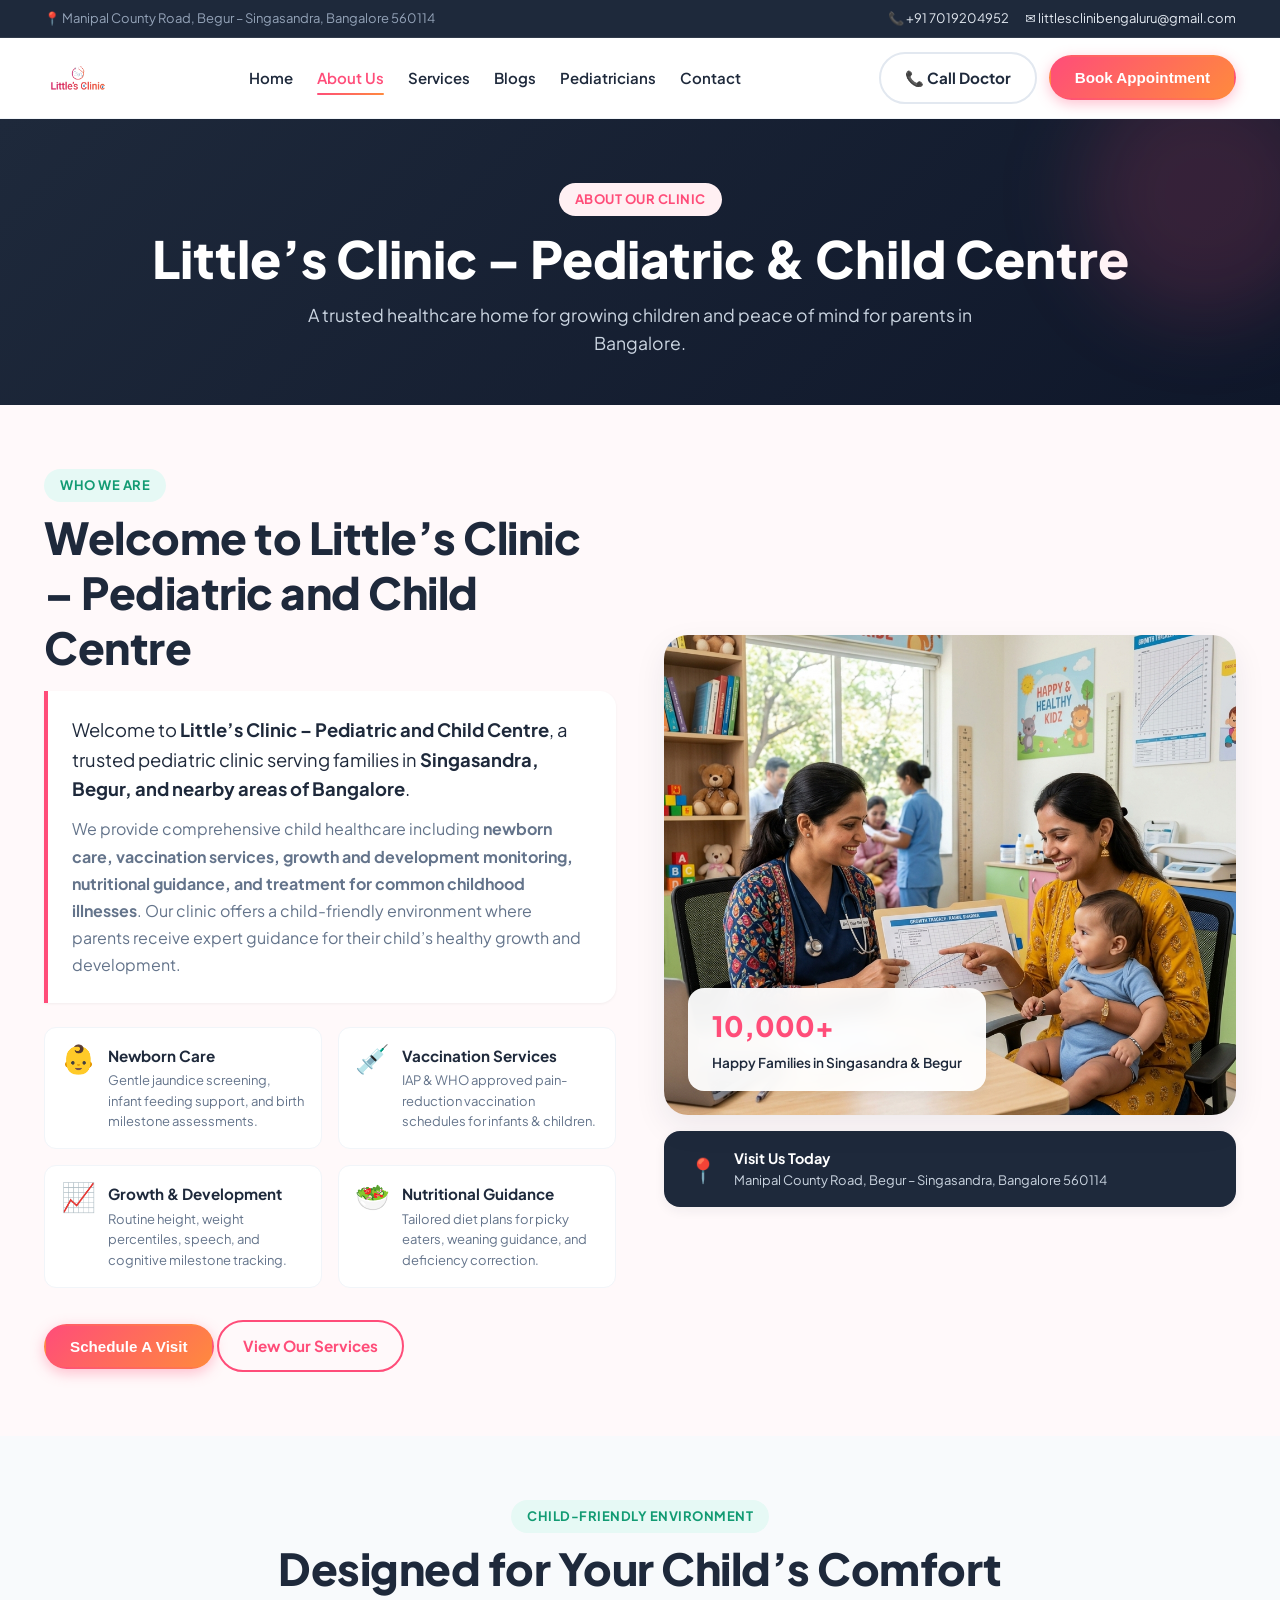
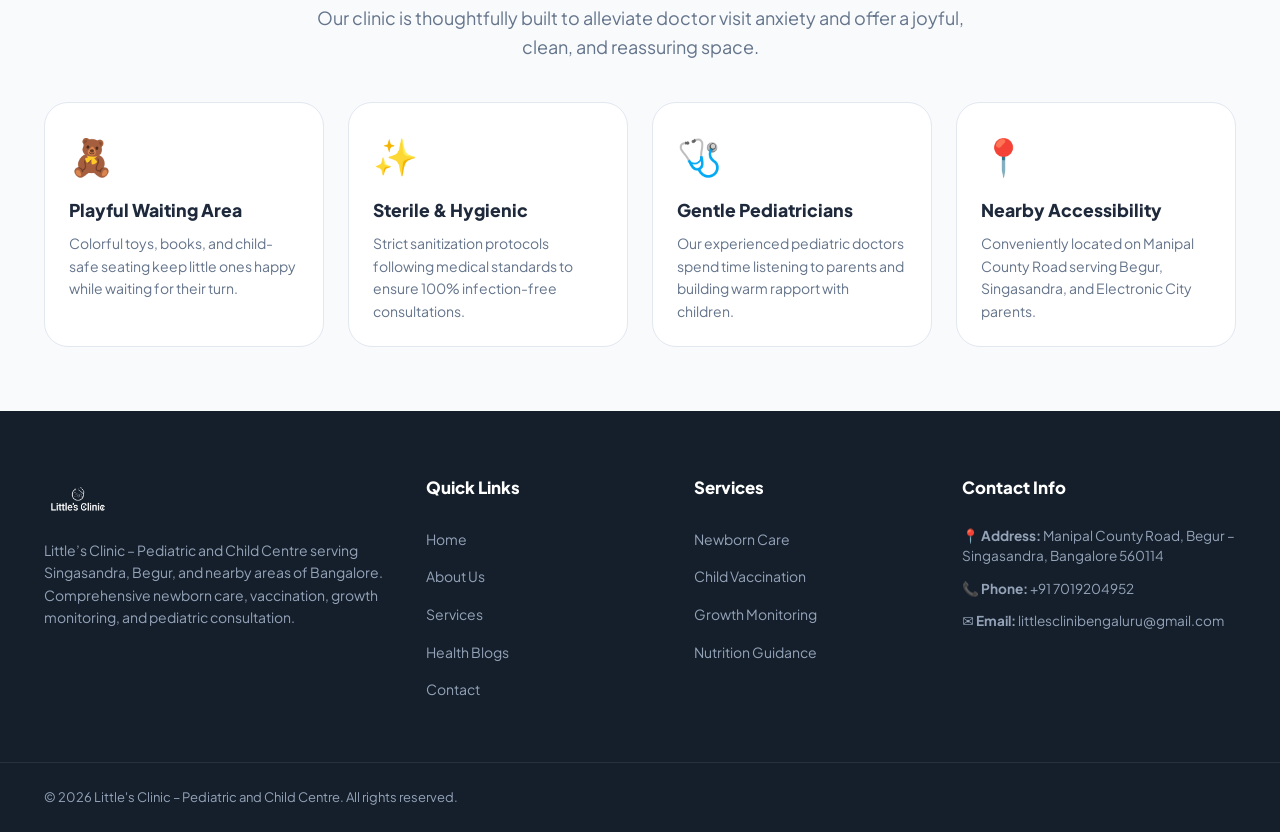
==== about.html @ 9e92f67b "Initial commit - Little's Clinic website with multi-page layout, Indian pediatric images, interactiv" ====
<!DOCTYPE html>
<html lang="en">
<head>
  <meta charset="UTF-8">
  <meta name="viewport" content="width=device-width, initial-scale=1.0">
  <title>About Us | Little's Clinic – Pediatric & Child Centre | Singasandra & Begur, Bangalore</title>
  <meta name="description" content="Learn about Little's Clinic – Pediatric & Child Centre serving families in Singasandra, Begur, and nearby areas of Bangalore. Expert newborn care, vaccination, and growth monitoring.">
  <link rel="preconnect" href="https://fonts.googleapis.com">
  <link rel="preconnect" href="https://fonts.gstatic.com" crossorigin>
  <link href="https://fonts.googleapis.com/css2?family=Plus+Jakarta+Sans:wght@400;500;600;700;800&display=swap" rel="stylesheet">
  <link rel="stylesheet" href="styles.css">
</head>
<body>

  <!-- ================= TOP CONTACT INFO BAR ================= -->
  <div class="top-bar">
    <div class="container top-bar__container">
      <div class="top-bar__location">
        <span>📍 Manipal County Road, Begur – Singasandra, Bangalore 560114</span>
      </div>
      <div class="top-bar__contact">
        <a href="tel:+917019204952">📞 +91 7019204952</a>
        <a href="mailto:littlesclinibengaluru@gmail.com">✉ littlesclinibengaluru@gmail.com</a>
      </div>
    </div>
  </div>

  <!-- ================= HEADER / NAVIGATION ================= -->
  <header class="header" id="header">
    <div class="container header__container">
      
      <a href="index.html" class="brand-logo" aria-label="Little's Clinic Home">
        <img src="assets/image.png" alt="Little's Clinic Logo" class="brand-logo__img">
      </a>

      <nav class="nav" id="main-nav">
        <ul class="nav__list">
          <li class="nav__item"><a href="index.html" class="nav__link">Home</a></li>
          <li class="nav__item"><a href="about.html" class="nav__link active">About Us</a></li>
          <li class="nav__item"><a href="services.html" class="nav__link">Services</a></li>
          <li class="nav__item"><a href="blogs.html" class="nav__link">Blogs</a></li>
          <li class="nav__item"><a href="index.html#pediatricians" class="nav__link">Pediatricians</a></li>
          <li class="nav__item"><a href="index.html#contact" class="nav__link">Contact</a></li>
        </ul>
      </nav>

      <div class="header__actions">
        <a href="tel:+917019204952" class="btn btn--outline">
          📞 Call Doctor
        </a>
        <button onclick="openBookingModal()" class="btn btn--primary">
          Book Appointment
        </button>
        <button class="mobile-toggle" id="mobile-toggle" aria-label="Toggle Navigation Menu">
          <span></span><span></span><span></span>
        </button>
      </div>

    </div>
  </header>

  <!-- ================= PAGE BANNER ================= -->
  <section class="page-banner">
    <div class="container page-banner__container">
      <span class="badge badge--pink animate-badge">ABOUT OUR CLINIC</span>
      <h1 class="page-banner__title animate-title">Little’s Clinic – Pediatric & Child Centre</h1>
      <p class="page-banner__subtitle animate-subtitle">A trusted healthcare home for growing children and peace of mind for parents in Bangalore.</p>
    </div>
  </section>

  <!-- ================= MAIN ABOUT US CONTENT ================= -->
  <section class="about-section" id="about-detail">
    <div class="container">
      
      <div class="about-grid">
        
        <!-- LEFT: MAIN PROMPT SPECIFIED DETAILS -->
        <div class="about-content animate-on-scroll">
          <span class="badge badge--teal">WHO WE ARE</span>
          <h2 class="section-title">Welcome to Little’s Clinic – Pediatric and Child Centre</h2>
          
          <div class="about-highlight-box">
            <p class="about-lead">
              Welcome to <strong>Little’s Clinic – Pediatric and Child Centre</strong>, a trusted pediatric clinic serving families in <strong>Singasandra, Begur, and nearby areas of Bangalore</strong>.
            </p>
            <p class="about-description">
              We provide comprehensive child healthcare including <strong>newborn care, vaccination services, growth and development monitoring, nutritional guidance, and treatment for common childhood illnesses</strong>. Our clinic offers a child-friendly environment where parents receive expert guidance for their child’s healthy growth and development.
            </p>
          </div>

          <!-- KEY CORE VALUES -->
          <div class="about-features" style="margin-top:24px;">
            <div class="about-feature-item">
              <div class="about-feature-icon">👶</div>
              <div>
                <h4>Newborn Care</h4>
                <p>Gentle jaundice screening, infant feeding support, and birth milestone assessments.</p>
              </div>
            </div>

            <div class="about-feature-item">
              <div class="about-feature-icon">💉</div>
              <div>
                <h4>Vaccination Services</h4>
                <p>IAP & WHO approved pain-reduction vaccination schedules for infants & children.</p>
              </div>
            </div>

            <div class="about-feature-item">
              <div class="about-feature-icon">📈</div>
              <div>
                <h4>Growth & Development</h4>
                <p>Routine height, weight percentiles, speech, and cognitive milestone tracking.</p>
              </div>
            </div>

            <div class="about-feature-item">
              <div class="about-feature-icon">🥗</div>
              <div>
                <h4>Nutritional Guidance</h4>
                <p>Tailored diet plans for picky eaters, weaning guidance, and deficiency correction.</p>
              </div>
            </div>
          </div>

          <div class="about-cta-row" style="margin-top:24px;">
            <button onclick="openBookingModal()" class="btn btn--primary">
              Schedule A Visit
            </button>
            <a href="services.html" class="btn btn--outline-primary">
              View Our Services
            </a>
          </div>

        </div>

        <!-- RIGHT: VISUAL CARDS & REASSURANCE STATS -->
        <div class="about-visual animate-on-scroll">
          <div class="about-image-card main-img">
            <img src="assets/hero-indian-3.png" alt="Little's Clinic Pediatric Doctor and Mother with Baby">
            <div class="about-badge-floating">
              <span class="badge-number">10,000+</span>
              <span class="badge-text">Happy Families in Singasandra & Begur</span>
            </div>
          </div>

          <div class="about-location-card">
            <div class="loc-icon">📍</div>
            <div>
              <h4>Visit Us Today</h4>
              <p>Manipal County Road, Begur – Singasandra, Bangalore 560114</p>
            </div>
          </div>
        </div>

      </div>

    </div>
  </section>

  <!-- ================= CLINIC ENVIRONMENT & INTERACTIVE GALLERY ================= -->
  <section class="clinic-environment-section animate-on-scroll">
    <div class="container">
      <div class="section-header text-center">
        <span class="badge badge--teal">CHILD-FRIENDLY ENVIRONMENT</span>
        <h2 class="section-title">Designed for Your Child’s Comfort</h2>
        <p class="section-subtitle">Our clinic is thoughtfully built to alleviate doctor visit anxiety and offer a joyful, clean, and reassuring space.</p>
      </div>

      <div class="environment-grid">
        
        <div class="env-card">
          <div class="env-card__icon">🧸</div>
          <h3>Playful Waiting Area</h3>
          <p>Colorful toys, books, and child-safe seating keep little ones happy while waiting for their turn.</p>
        </div>

        <div class="env-card">
          <div class="env-card__icon">✨</div>
          <h3>Sterile & Hygienic</h3>
          <p>Strict sanitization protocols following medical standards to ensure 100% infection-free consultations.</p>
        </div>

        <div class="env-card">
          <div class="env-card__icon">🩺</div>
          <h3>Gentle Pediatricians</h3>
          <p>Our experienced pediatric doctors spend time listening to parents and building warm rapport with children.</p>
        </div>

        <div class="env-card">
          <div class="env-card__icon">📍</div>
          <h3>Nearby Accessibility</h3>
          <p>Conveniently located on Manipal County Road serving Begur, Singasandra, and Electronic City parents.</p>
        </div>

      </div>
    </div>
  </section>

  <!-- ================= FOOTER ================= -->
  <footer class="footer">
    <div class="container footer__container">
      
      <div class="footer__col footer__col--brand">
        <a href="index.html" class="brand-logo footer__logo">
          <img src="assets/image.png" alt="Little's Clinic Logo" class="brand-logo__img footer__logo-img">
        </a>
        <p class="footer__desc">Little’s Clinic – Pediatric and Child Centre serving Singasandra, Begur, and nearby areas of Bangalore. Comprehensive newborn care, vaccination, growth monitoring, and pediatric consultation.</p>
      </div>

      <div class="footer__col">
        <h4 class="footer__heading">Quick Links</h4>
        <ul class="footer__links">
          <li><a href="index.html">Home</a></li>
          <li><a href="about.html">About Us</a></li>
          <li><a href="services.html">Services</a></li>
          <li><a href="blogs.html">Health Blogs</a></li>
          <li><a href="index.html#contact">Contact</a></li>
        </ul>
      </div>

      <div class="footer__col">
        <h4 class="footer__heading">Services</h4>
        <ul class="footer__links">
          <li><a href="services.html">Newborn Care</a></li>
          <li><a href="services.html">Child Vaccination</a></li>
          <li><a href="services.html">Growth Monitoring</a></li>
          <li><a href="services.html">Nutrition Guidance</a></li>
        </ul>
      </div>

      <div class="footer__col">
        <h4 class="footer__heading">Contact Info</h4>
        <div class="footer__contact-info">
          <p><strong>📍 Address:</strong> Manipal County Road, Begur – Singasandra, Bangalore 560114</p>
          <p><strong>📞 Phone:</strong> +91 7019204952</p>
          <p><strong>✉ Email:</strong> littlesclinibengaluru@gmail.com</p>
        </div>
      </div>

    </div>

    <div class="footer__bottom">
      <div class="container footer__bottom-container">
        <p>© 2026 Little's Clinic – Pediatric and Child Centre. All rights reserved.</p>
      </div>
    </div>
  </footer>

  <!-- BOOKING MODAL -->
  <div class="booking-modal-overlay" id="booking-modal">
    <div class="booking-modal-content">
      <button class="modal-close-btn" onclick="closeBookingModal()">&times;</button>
      <h3 class="modal-title">Book an Appointment at Little's Clinic</h3>
      <p class="modal-subtitle">Manipal County Road, Begur – Singasandra, Bangalore</p>
      
      <form onsubmit="handleModalBookingSubmit(event)">
        <div class="form-group">
          <label>Parent Name</label>
          <input type="text" id="modal-parent-name" required placeholder="Enter Parent Name">
        </div>
        <div class="form-row">
          <div class="form-group">
            <label>Child Name</label>
            <input type="text" id="modal-child-name" required placeholder="Child's Name">
          </div>
          <div class="form-group">
            <label>Phone Number</label>
            <input type="tel" id="modal-phone" required placeholder="+91 XXXXX XXXXX">
          </div>
        </div>
        <div class="form-group">
          <label>Doctor Choice</label>
          <select id="modal-doctor">
            <option value="Dr. Trusha Joshi">Dr. Trusha Joshi (DNB Pediatrics)</option>
            <option value="Dr. Sudhir U">Dr. Sudhir U (MD Pediatrics, MRCPCH)</option>
          </select>
        </div>
        <div class="form-group">
          <label>Preferred Date</label>
          <input type="date" id="modal-date" required>
        </div>
        <button type="submit" class="btn btn--primary btn--full btn--lg" style="margin-top:12px;">Confirm Booking</button>
      </form>
    </div>
  </div>

  <script src="script.js"></script>
</body>
</html>
---- styles.css ----
/* ==========================================================================
   LITTLE'S CLINIC - MULTI-PAGE STYLES & ANIMATIONS
   ========================================================================== */

/* --------------------------------------------------------------------------
   1. DESIGN TOKENS (CHILD-FRIENDLY & MODERN PALETTE)
   -------------------------------------------------------------------------- */
:root {
  --primary: #FF4D79;             /* Loving Warm Pink */
  --primary-hover: #E63963;
  --primary-light: #FFF0F3;
  --primary-gradient: linear-gradient(135deg, #FF4D79 0%, #FF8A3D 100%);
  --primary-gradient-hover: linear-gradient(135deg, #E63963 0%, #F07525 100%);
  
  --secondary-orange: #FF8A3D;    /* Cheerful Warm Orange */
  --teal-accent: #20C997;          /* Mint Teal Banner background */
  --teal-accent-dark: #129B73;
  --teal-accent-light: #E6F9F5;

  --blue-soft: #38BDF8;
  --blue-soft-light: #F0F9FF;

  --purple-soft: #A855F7;
  --purple-soft-light: #F3E8FF;

  --yellow-soft: #FFD166;
  --yellow-soft-light: #FFFBEB;

  --navy-dark: #1E293B;            /* Header / Primary Text */
  --navy-card: #253342;            /* Dark Booking Card Background */

  /* Neutral Backgrounds */
  --bg-white: #FFFFFF;
  --bg-subtle: #F8FAFC;
  --bg-warm: #FFF9FA;
  --bg-footer: #151F2B;

  /* Typography Colors */
  --text-main: #1E293B;
  --text-muted: #64748B;
  --text-light: #94A3B8;
  --text-white: #FFFFFF;

  /* Borders & Dividers */
  --border-color: #E2E8F0;
  --border-light: #F1F5F9;

  /* Typography Tokens */
  --font-family: 'Plus Jakarta Sans', system-ui, -apple-system, sans-serif;
  
  /* Spacing Tokens */
  --space-1: 4px;
  --space-2: 8px;
  --space-3: 12px;
  --space-4: 16px;
  --space-5: 20px;
  --space-6: 24px;
  --space-8: 32px;
  --space-10: 40px;
  --space-12: 48px;
  --space-16: 64px;

  /* Border Radii */
  --radius-sm: 8px;
  --radius-md: 12px;
  --radius-lg: 16px;
  --radius-xl: 24px;
  --radius-full: 9999px;

  /* Shadows */
  --shadow-sm: 0 1px 3px rgba(0, 0, 0, 0.05);
  --shadow-md: 0 4px 12px rgba(30, 41, 59, 0.06);
  --shadow-lg: 0 12px 32px rgba(30, 41, 59, 0.08);
  --shadow-hover: 0 16px 32px rgba(255, 77, 121, 0.16);

  /* Container Width */
  --container-max-width: 1240px;
}

/* --------------------------------------------------------------------------
   2. GLOBAL RESET & BASE STYLES
   -------------------------------------------------------------------------- */
*, *::before, *::after {
  box-sizing: border-box;
  margin: 0;
  padding: 0;
}

html {
  scroll-behavior: smooth;
  font-size: 16px;
}

body {
  font-family: var(--font-family);
  color: var(--text-main);
  background-color: var(--bg-white);
  line-height: 1.6;
  -webkit-font-smoothing: antialiased;
  -moz-osx-font-smoothing: grayscale;
  overflow-x: hidden;
}

img {
  max-width: 100%;
  height: auto;
  display: block;
}

a {
  text-decoration: none;
  color: inherit;
  transition: all 0.25s ease;
}

ul {
  list-style: none;
}

.container {
  width: 100%;
  max-width: var(--container-max-width);
  margin-left: auto;
  margin-right: auto;
  padding-left: var(--space-6);
  padding-right: var(--space-6);
}

/* --------------------------------------------------------------------------
   3. ANIMATIONS & TRANSITIONS (STARTUP ANIMATIONS)
   -------------------------------------------------------------------------- */
@keyframes fadeInUp {
  from {
    opacity: 0;
    transform: translateY(30px);
  }
  to {
    opacity: 1;
    transform: translateY(0);
  }
}

@keyframes fadeInScale {
  from {
    opacity: 0;
    transform: scale(0.95);
  }
  to {
    opacity: 1;
    transform: scale(1);
  }
}

@keyframes floatAnimation {
  0%, 100% {
    transform: translateY(0);
  }
  50% {
    transform: translateY(-8px);
  }
}

.animate-on-scroll {
  opacity: 0;
  transform: translateY(30px);
  transition: opacity 0.7s cubic-bezier(0.16, 1, 0.3, 1), transform 0.7s cubic-bezier(0.16, 1, 0.3, 1);
}

.animate-on-scroll.visible {
  opacity: 1;
  transform: translateY(0);
}

/* --------------------------------------------------------------------------
   4. TOP BAR & HEADER / NAVIGATION
   -------------------------------------------------------------------------- */
.top-bar {
  background-color: var(--navy-dark);
  color: #94A3B8;
  font-size: 0.8125rem;
  padding: 8px 0;
  border-bottom: 1px solid rgba(255, 255, 255, 0.08);
}

.top-bar__container {
  display: flex;
  justify-content: space-between;
  align-items: center;
  flex-wrap: wrap;
  gap: var(--space-2);
}

.top-bar__location, .top-bar__contact {
  display: flex;
  align-items: center;
  gap: var(--space-4);
}

.top-bar__contact a {
  display: inline-flex;
  align-items: center;
  gap: 4px;
  color: #E2E8F0;
}

.top-bar__contact a:hover {
  color: var(--primary);
}

/* Header */
.header {
  position: sticky;
  top: 0;
  z-index: 100;
  background-color: rgba(255, 255, 255, 0.95);
  backdrop-filter: blur(12px);
  border-bottom: 1px solid var(--border-light);
  transition: all 0.3s ease;
}

.header.scrolled {
  box-shadow: var(--shadow-md);
  padding: 4px 0;
}

.header__container {
  display: flex;
  align-items: center;
  justify-content: space-between;
  height: 80px;
}

.brand-logo {
  display: flex;
  align-items: center;
}

.brand-logo__img {
  height: 48px;
  width: auto;
  object-fit: contain;
}

.nav__list {
  display: flex;
  align-items: center;
  gap: var(--space-6);
}

.nav__link {
  font-weight: 600;
  font-size: 0.9375rem;
  color: var(--navy-dark);
  position: relative;
  padding: 8px 0;
}

.nav__link::after {
  content: '';
  position: absolute;
  bottom: 0;
  left: 0;
  width: 0;
  height: 2px;
  background: var(--primary-gradient);
  transition: width 0.3s ease;
  border-radius: var(--radius-full);
}

.nav__link:hover, .nav__link.active {
  color: var(--primary);
}

.nav__link.active::after, .nav__link:hover::after {
  width: 100%;
}

.header__actions {
  display: flex;
  align-items: center;
  gap: var(--space-3);
}

.mobile-toggle {
  display: none;
  background: none;
  border: none;
  cursor: pointer;
  padding: 8px;
  flex-direction: column;
  gap: 5px;
}

.mobile-toggle span {
  display: block;
  width: 24px;
  height: 2px;
  background-color: var(--navy-dark);
  transition: all 0.3s ease;
}

/* --------------------------------------------------------------------------
   5. PAGE BANNER (FOR ABOUT, SERVICES, BLOGS)
   -------------------------------------------------------------------------- */
.page-banner {
  background: linear-gradient(135deg, #1E293B 0%, #0F172A 100%);
  color: white;
  padding: var(--space-16) 0 var(--space-12) 0;
  text-align: center;
  position: relative;
  overflow: hidden;
}

.page-banner::before {
  content: '';
  position: absolute;
  top: -50px;
  right: -50px;
  width: 250px;
  height: 250px;
  border-radius: var(--radius-full);
  background: rgba(255, 77, 121, 0.15);
  filter: blur(40px);
}

.page-banner__title {
  font-size: clamp(2.2rem, 4vw, 3.25rem);
  font-weight: 800;
  margin-top: var(--space-3);
  margin-bottom: var(--space-3);
  line-height: 1.2;
}

.page-banner__subtitle {
  font-size: 1.1rem;
  color: #CBD5E1;
  max-width: 680px;
  margin: 0 auto;
}

/* --------------------------------------------------------------------------
   6. REUSABLE COMPONENTS & BUTTONS
   -------------------------------------------------------------------------- */
.badge {
  display: inline-flex;
  align-items: center;
  gap: var(--space-2);
  padding: 6px 16px;
  border-radius: var(--radius-full);
  font-size: 0.8125rem;
  font-weight: 700;
  letter-spacing: 0.5px;
  text-transform: uppercase;
}

.badge--teal {
  background-color: var(--teal-accent-light);
  color: var(--teal-accent-dark);
}

.badge--pink {
  background-color: var(--primary-light);
  color: var(--primary);
}

.badge--yellow {
  background-color: var(--yellow-soft-light);
  color: #D97706;
}

.section-header {
  margin-bottom: var(--space-10);
}

.section-header.text-center {
  text-align: center;
}

.section-title {
  font-size: clamp(2rem, 3.5vw, 2.75rem);
  font-weight: 800;
  color: var(--navy-dark);
  line-height: 1.25;
  margin-top: var(--space-2);
  margin-bottom: var(--space-2);
  letter-spacing: -0.5px;
}

.section-subtitle {
  font-size: 1.125rem;
  color: var(--text-muted);
  max-width: 680px;
  margin-left: auto;
  margin-right: auto;
}

/* Buttons */
.btn {
  display: inline-flex;
  align-items: center;
  justify-content: center;
  gap: var(--space-2);
  padding: 12px 24px;
  border-radius: var(--radius-full);
  font-size: 0.95rem;
  font-weight: 700;
  cursor: pointer;
  border: 2px solid transparent;
  transition: all 0.25s cubic-bezier(0.4, 0, 0.2, 1);
  white-space: nowrap;
}

.btn--primary {
  background: var(--primary-gradient);
  color: var(--text-white);
  box-shadow: 0 4px 14px rgba(255, 77, 121, 0.35);
}

.btn--primary:hover {
  transform: translateY(-2px);
  box-shadow: 0 8px 20px rgba(255, 77, 121, 0.45);
}

.btn--outline {
  border-color: var(--border-color);
  color: var(--text-main);
  background-color: transparent;
}

.btn--outline:hover {
  border-color: var(--primary);
  color: var(--primary);
  background-color: var(--primary-light);
}

.btn--outline-primary {
  border-color: var(--primary);
  color: var(--primary);
  background-color: transparent;
}

.btn--outline-primary:hover {
  background: var(--primary-gradient);
  color: var(--text-white);
  border-color: transparent;
}

.btn--pink-gradient {
  background: var(--primary-gradient);
  color: var(--text-white);
  box-shadow: 0 4px 16px rgba(255, 77, 121, 0.4);
}

.btn--pink-gradient:hover {
  transform: translateY(-2px);
  box-shadow: 0 8px 24px rgba(255, 77, 121, 0.5);
}

.btn--white-pill {
  background-color: #FFFFFF;
  color: var(--navy-dark);
  box-shadow: var(--shadow-md);
}

.btn--white-pill:hover {
  background-color: #F1F5F9;
  transform: translateY(-2px);
}

.btn--lg {
  padding: 16px 32px;
  font-size: 1.05rem;
}

.btn--sm {
  padding: 8px 16px;
  font-size: 0.875rem;
}

.btn--full {
  width: 100%;
}

/* --------------------------------------------------------------------------
   7. HERO CAROUSEL SECTION (WITH CAPTION & INDIAN IMAGES)
   -------------------------------------------------------------------------- */
.hero-carousel {
  position: relative;
  width: 100%;
  height: clamp(520px, 80vh, 720px);
  overflow: hidden;
  background-color: var(--navy-dark);
}

.carousel-track {
  display: flex;
  width: 300%;
  height: 100%;
  transition: transform 0.8s cubic-bezier(0.77, 0, 0.175, 1);
}

.hero-slide {
  width: 33.33333%;
  height: 100%;
  background-size: cover;
  background-position: center;
  position: relative;
  display: flex;
  align-items: center;
}

.hero-slide__overlay {
  position: absolute;
  inset: 0;
  background: linear-gradient(90deg, rgba(15, 23, 42, 0.85) 0%, rgba(15, 23, 42, 0.55) 50%, rgba(15, 23, 42, 0.2) 100%);
}

.hero-slide__content {
  position: relative;
  z-index: 10;
  max-width: 680px;
  color: var(--text-white);
  padding: var(--space-8) var(--space-6);
}

.hero-title {
  font-size: clamp(2.2rem, 4.5vw, 3.75rem);
  font-weight: 800;
  line-height: 1.15;
  margin-top: var(--space-3);
  margin-bottom: var(--space-4);
  letter-spacing: -1px;
}

.hero-subtitle {
  font-size: clamp(1rem, 1.8vw, 1.25rem);
  line-height: 1.6;
  color: rgba(255, 255, 255, 0.9);
  margin-bottom: var(--space-8);
}

.hero-actions {
  display: flex;
  gap: var(--space-4);
  flex-wrap: wrap;
}

.hero-slide.active .animate-badge {
  animation: fadeInUp 0.6s ease forwards 0.2s;
}

.hero-slide.active .animate-title {
  animation: fadeInUp 0.7s ease forwards 0.3s;
}

.hero-slide.active .animate-subtitle {
  animation: fadeInUp 0.8s ease forwards 0.4s;
}

.hero-slide.active .animate-actions {
  animation: fadeInUp 0.9s ease forwards 0.5s;
}

.carousel-control {
  position: absolute;
  top: 50%;
  transform: translateY(-50%);
  z-index: 20;
  width: 48px;
  height: 48px;
  border-radius: var(--radius-full);
  background-color: rgba(255, 255, 255, 0.25);
  backdrop-filter: blur(8px);
  border: 1px solid rgba(255, 255, 255, 0.4);
  color: white;
  display: flex;
  align-items: center;
  justify-content: center;
  cursor: pointer;
  transition: all 0.3s ease;
}

.carousel-control:hover {
  background-color: var(--primary);
  border-color: var(--primary);
}

.carousel-control.prev { left: 24px; }
.carousel-control.next { right: 24px; }

.carousel-indicators {
  position: absolute;
  bottom: 24px;
  left: 50%;
  transform: translateX(-50%);
  z-index: 20;
  display: flex;
  gap: 10px;
}

.indicator {
  width: 12px;
  height: 12px;
  border-radius: var(--radius-full);
  background-color: rgba(255, 255, 255, 0.4);
  border: none;
  cursor: pointer;
  transition: all 0.3s ease;
}

.indicator.active {
  width: 36px;
  background-color: var(--primary);
}

/* --------------------------------------------------------------------------
   8. ABOUT US SECTION
   -------------------------------------------------------------------------- */
.about-section {
  padding: var(--space-16) 0;
  background-color: var(--bg-warm);
}

.about-grid {
  display: grid;
  grid-template-columns: 1fr 1fr;
  gap: var(--space-12);
  align-items: center;
}

.about-highlight-box {
  background-color: var(--bg-white);
  border-left: 4px solid var(--primary);
  padding: var(--space-6);
  border-radius: 0 var(--radius-lg) var(--radius-lg) 0;
  margin: var(--space-4) 0 var(--space-6) 0;
  box-shadow: var(--shadow-sm);
}

.about-lead {
  font-size: 1.15rem;
  color: var(--navy-dark);
  line-height: 1.6;
  margin-bottom: var(--space-3);
}

.about-description {
  font-size: 1rem;
  color: var(--text-muted);
  line-height: 1.7;
}

.about-features {
  display: grid;
  grid-template-columns: 1fr 1fr;
  gap: var(--space-4);
  margin-bottom: var(--space-8);
}

.about-feature-item {
  display: flex;
  align-items: flex-start;
  gap: var(--space-3);
  background-color: var(--bg-white);
  padding: var(--space-4);
  border-radius: var(--radius-md);
  border: 1px solid var(--border-light);
  transition: transform 0.25s ease, box-shadow 0.25s ease;
}

.about-feature-item:hover {
  transform: translateY(-3px);
  box-shadow: var(--shadow-md);
}

.about-feature-icon {
  font-size: 1.75rem;
  line-height: 1;
}

.about-feature-item h4 {
  font-size: 0.95rem;
  font-weight: 700;
  color: var(--navy-dark);
  margin-bottom: 2px;
}

.about-feature-item p {
  font-size: 0.8125rem;
  color: var(--text-muted);
}

.about-visual {
  position: relative;
}

.about-image-card {
  position: relative;
  border-radius: var(--radius-xl);
  overflow: hidden;
  box-shadow: var(--shadow-lg);
}

.about-image-card img {
  width: 100%;
  height: 480px;
  object-fit: cover;
}

.about-badge-floating {
  position: absolute;
  bottom: 24px;
  left: 24px;
  background-color: rgba(255, 255, 255, 0.95);
  backdrop-filter: blur(10px);
  padding: var(--space-4) var(--space-6);
  border-radius: var(--radius-lg);
  box-shadow: var(--shadow-md);
  animation: floatAnimation 4s ease-in-out infinite;
}

.badge-number {
  display: block;
  font-size: 1.75rem;
  font-weight: 800;
  color: var(--primary);
}

.badge-text {
  font-size: 0.85rem;
  font-weight: 600;
  color: var(--navy-dark);
}

.about-location-card {
  display: flex;
  align-items: center;
  gap: var(--space-4);
  background-color: var(--navy-dark);
  color: white;
  padding: var(--space-4) var(--space-6);
  border-radius: var(--radius-lg);
  margin-top: var(--space-4);
  box-shadow: var(--shadow-md);
}

.loc-icon {
  font-size: 1.5rem;
}

.about-location-card h4 {
  font-size: 0.9rem;
  font-weight: 700;
}

.about-location-card p {
  font-size: 0.8125rem;
  color: #CBD5E1;
}

/* Environment Grid for About page */
.clinic-environment-section {
  padding: var(--space-16) 0;
  background-color: var(--bg-subtle);
}

.environment-grid {
  display: grid;
  grid-template-columns: repeat(auto-fit, minmax(240px, 1fr));
  gap: var(--space-6);
}

.env-card {
  background-color: white;
  padding: var(--space-6);
  border-radius: var(--radius-xl);
  border: 1px solid var(--border-color);
  transition: all 0.3s ease;
}

.env-card:hover {
  transform: translateY(-5px);
  box-shadow: var(--shadow-md);
}

.env-card__icon {
  font-size: 2.25rem;
  margin-bottom: var(--space-3);
}

.env-card h3 {
  font-size: 1.1rem;
  font-weight: 800;
  color: var(--navy-dark);
  margin-bottom: var(--space-2);
}

.env-card p {
  font-size: 0.875rem;
  color: var(--text-muted);
  line-height: 1.6;
}

/* --------------------------------------------------------------------------
   9. SERVICES SECTION
   -------------------------------------------------------------------------- */
.services-section {
  padding: var(--space-16) 0;
  background-color: var(--bg-white);
}

.service-tabs {
  display: flex;
  justify-content: center;
  gap: var(--space-2);
  margin-bottom: var(--space-10);
  flex-wrap: wrap;
}

.tab-btn {
  padding: 10px 22px;
  border-radius: var(--radius-full);
  border: 1px solid var(--border-color);
  background-color: var(--bg-white);
  color: var(--text-muted);
  font-weight: 700;
  font-size: 0.9rem;
  cursor: pointer;
  transition: all 0.25s ease;
}

.tab-btn:hover, .tab-btn.active {
  background: var(--primary-gradient);
  color: white;
  border-color: transparent;
  box-shadow: 0 4px 12px rgba(255, 77, 121, 0.3);
}

.services-grid {
  display: grid;
  grid-template-columns: repeat(auto-fill, minmax(280px, 1fr));
  gap: var(--space-6);
}

.service-card-v2 {
  background-color: var(--bg-white);
  border-radius: var(--radius-xl);
  border: 1px solid var(--border-color);
  overflow: hidden;
  transition: all 0.3s cubic-bezier(0.4, 0, 0.2, 1);
  display: flex;
  flex-direction: column;
}

.service-card-v2:hover {
  transform: translateY(-6px);
  box-shadow: var(--shadow-hover);
  border-color: var(--primary-light);
}

.service-card-v2__image {
  position: relative;
  height: 190px;
  overflow: hidden;
}

.service-card-v2__image img {
  width: 100%;
  height: 100%;
  object-fit: cover;
  transition: transform 0.5s ease;
}

.service-card-v2:hover .service-card-v2__image img {
  transform: scale(1.08);
}

.service-card-v2__badge {
  position: absolute;
  top: 14px;
  right: 14px;
  background-color: rgba(255, 255, 255, 0.92);
  backdrop-filter: blur(6px);
  color: var(--navy-dark);
  font-size: 0.75rem;
  font-weight: 700;
  padding: 4px 12px;
  border-radius: var(--radius-full);
}

.service-card-v2__content {
  padding: var(--space-6);
  display: flex;
  flex-direction: column;
  flex-grow: 1;
}

.service-card-v2__title {
  font-size: 1.15rem;
  font-weight: 800;
  color: var(--navy-dark);
  margin-bottom: var(--space-2);
}

.service-card-v2__desc {
  font-size: 0.875rem;
  color: var(--text-muted);
  line-height: 1.5;
  margin-bottom: var(--space-4);
  flex-grow: 1;
}

.service-card-v2__bullets {
  margin-bottom: var(--space-4);
  font-size: 0.8125rem;
  color: var(--navy-dark);
  font-weight: 600;
}

.service-card-v2__bullets li {
  margin-bottom: 4px;
}

/* --------------------------------------------------------------------------
   10. PEDIATRICIANS SECTION
   -------------------------------------------------------------------------- */
.pediatricians-section {
  padding: var(--space-16) 0;
  background-color: var(--bg-subtle);
}

.doctors-grid {
  display: grid;
  grid-template-columns: repeat(auto-fit, minmax(320px, 1fr));
  gap: var(--space-8);
  max-width: 960px;
  margin-left: auto;
  margin-right: auto;
}

.doctor-card {
  background-color: var(--bg-white);
  border-radius: var(--radius-xl);
  border: 1px solid var(--border-color);
  overflow: hidden;
  box-shadow: var(--shadow-sm);
  transition: all 0.3s ease;
}

.doctor-card:hover {
  transform: translateY(-5px);
  box-shadow: var(--shadow-lg);
}

.doctor-card__image-wrap {
  height: 280px;
  overflow: hidden;
  background-color: var(--bg-subtle);
}

.doctor-card__img {
  width: 100%;
  height: 100%;
  object-fit: cover;
  object-position: top center;
  transition: transform 0.5s ease;
}

.doctor-card:hover .doctor-card__img {
  transform: scale(1.05);
}

.doctor-card__content {
  padding: var(--space-6);
}

.doctor-card__name {
  font-size: 1.35rem;
  font-weight: 800;
  color: var(--navy-dark);
}

.doctor-card__qualification {
  font-size: 0.85rem;
  font-weight: 600;
  color: var(--primary);
  margin-bottom: var(--space-3);
}

.doctor-card__rating {
  display: flex;
  align-items: center;
  gap: 6px;
  margin-bottom: var(--space-3);
  font-size: 0.875rem;
}

.rating-score {
  font-weight: 800;
  color: var(--navy-dark);
}

.rating-count {
  color: var(--text-muted);
}

.doctor-card__specialization {
  font-size: 0.875rem;
  color: var(--text-muted);
  line-height: 1.5;
  margin-bottom: var(--space-6);
}

/* --------------------------------------------------------------------------
   11. BLOGS SECTION & STYLING (FROM TSX CONVERSION)
   -------------------------------------------------------------------------- */
.blogs-section {
  padding: var(--space-16) 0;
  background-color: var(--bg-white);
}

.blogs-hero-grid {
  display: grid;
  grid-template-columns: 1.2fr 0.8fr;
  gap: var(--space-6);
  margin-bottom: var(--space-12);
}

.blog-card--hero {
  position: relative;
  border-radius: var(--radius-xl);
  overflow: hidden;
  height: 480px;
  cursor: pointer;
  box-shadow: var(--shadow-md);
}

.blog-card__img {
  width: 100%;
  height: 100%;
  object-fit: cover;
  transition: transform 0.6s ease;
}

.blog-card--hero:hover .blog-card__img {
  transform: scale(1.05);
}

.blog-card__overlay {
  position: absolute;
  inset: 0;
  background: linear-gradient(180deg, rgba(0,0,0,0) 20%, rgba(0,0,0,0.85) 100%);
}

.blog-card__content {
  position: absolute;
  bottom: 0;
  left: 0;
  right: 0;
  padding: var(--space-8);
  color: white;
}

.blog-card__tags {
  display: flex;
  gap: 6px;
  flex-wrap: wrap;
  margin-bottom: var(--space-3);
}

.blog-tag {
  background-color: rgba(255, 255, 255, 0.25);
  backdrop-filter: blur(8px);
  color: white;
  font-size: 0.75rem;
  font-weight: 700;
  padding: 4px 12px;
  border-radius: var(--radius-full);
}

.blog-tag--sm {
  font-size: 0.6875rem;
  padding: 2px 8px;
  background-color: var(--bg-subtle);
  color: var(--text-muted);
}

.blog-card__hero-title {
  font-size: 1.75rem;
  font-weight: 800;
  line-height: 1.3;
  margin-bottom: var(--space-3);
}

.blog-card__meta {
  display: flex;
  align-items: center;
  gap: 8px;
  font-size: 0.8125rem;
  color: rgba(255, 255, 255, 0.85);
}

.blogs-side-stack {
  display: flex;
  flex-direction: column;
  gap: var(--space-4);
}

.blog-card--side {
  display: flex;
  gap: var(--space-4);
  background-color: var(--bg-white);
  border: 1px solid var(--border-light);
  border-radius: var(--radius-lg);
  padding: var(--space-3);
  cursor: pointer;
  transition: all 0.25s ease;
}

.blog-card--side:hover {
  transform: translateX(4px);
  border-color: var(--primary-light);
  box-shadow: var(--shadow-sm);
}

.blog-card__side-thumb {
  width: 120px;
  height: 96px;
  border-radius: var(--radius-md);
  overflow: hidden;
  flex-shrink: 0;
}

.blog-card__side-thumb img {
  width: 100%;
  height: 100%;
  object-fit: cover;
}

.blog-card__side-info {
  display: flex;
  flex-direction: column;
  justify-content: center;
}

.blog-card__side-title {
  font-size: 0.95rem;
  font-weight: 700;
  color: var(--navy-dark);
  line-height: 1.35;
  margin: 4px 0;
}

.blog-card__side-meta {
  font-size: 0.75rem;
  color: var(--text-muted);
}

.blogs-subheading {
  font-size: 1.5rem;
  font-weight: 800;
  color: var(--navy-dark);
  margin-bottom: var(--space-6);
}

.blogs-past-grid {
  display: grid;
  grid-template-columns: repeat(auto-fill, minmax(280px, 1fr));
  gap: var(--space-6);
}

.blog-card--grid {
  background-color: var(--bg-white);
  border-radius: var(--radius-lg);
  border: 1px solid var(--border-color);
  overflow: hidden;
  cursor: pointer;
  transition: transform 0.3s ease, box-shadow 0.3s ease;
}

.blog-card--grid:hover {
  transform: translateY(-4px);
  box-shadow: var(--shadow-md);
}

.blog-card__grid-thumb {
  position: relative;
  height: 180px;
}

.blog-card__grid-thumb img {
  width: 100%;
  height: 100%;
  object-fit: cover;
}

.blog-card__grid-tags {
  position: absolute;
  top: 10px;
  left: 10px;
}

.blog-card__grid-body {
  padding: var(--space-5);
}

.blog-card__grid-title {
  font-size: 1.05rem;
  font-weight: 800;
  color: var(--navy-dark);
  line-height: 1.35;
  margin-bottom: var(--space-2);
}

.blog-card__grid-excerpt {
  font-size: 0.8125rem;
  color: var(--text-muted);
  margin-bottom: var(--space-3);
  display: -webkit-box;
  -webkit-line-clamp: 2;
  -webkit-box-orient: vertical;
  overflow: hidden;
}

/* Blog Detail Reader Modal */
.blog-modal-overlay {
  position: fixed;
  inset: 0;
  background-color: rgba(15, 23, 42, 0.85);
  backdrop-filter: blur(8px);
  z-index: 1000;
  overflow-y: auto;
  display: flex;
  justify-content: center;
  padding: var(--space-8) var(--space-4);
}

.blog-modal-container {
  background-color: var(--bg-white);
  width: 100%;
  max-width: 1000px;
  border-radius: var(--radius-xl);
  overflow: hidden;
  position: relative;
  box-shadow: 0 25px 50px -12px rgba(0, 0, 0, 0.35);
  margin: auto;
}

.blog-modal-close {
  position: absolute;
  top: 16px;
  right: 20px;
  z-index: 20;
  background-color: rgba(255, 255, 255, 0.9);
  border: none;
  width: 40px;
  height: 40px;
  border-radius: var(--radius-full);
  font-size: 1.75rem;
  line-height: 1;
  cursor: pointer;
  color: var(--navy-dark);
  box-shadow: var(--shadow-md);
}

.blog-modal-hero {
  position: relative;
  height: 360px;
  background-color: var(--navy-dark);
}

.blog-modal-hero__img {
  width: 100%;
  height: 100%;
  object-fit: cover;
}

.blog-modal-hero__overlay {
  position: absolute;
  inset: 0;
  background: linear-gradient(180deg, rgba(0,0,0,0.2) 0%, rgba(15,23,42,0.9) 100%);
}

.blog-modal-hero__content {
  position: absolute;
  bottom: 0;
  left: 0;
  right: 0;
  padding: var(--space-8);
  color: white;
}

.blog-modal-title {
  font-size: clamp(1.75rem, 3vw, 2.5rem);
  font-weight: 800;
  line-height: 1.25;
  margin: var(--space-3) 0;
}

.blog-modal-author {
  display: flex;
  align-items: center;
  gap: var(--space-3);
}

.author-avatar-img {
  width: 44px;
  height: 44px;
  border-radius: var(--radius-full);
  border: 2px solid white;
  object-fit: cover;
}

.author-name {
  font-weight: 700;
  font-size: 0.95rem;
}

.author-role {
  font-size: 0.75rem;
  color: rgba(255, 255, 255, 0.8);
}

.blog-modal-body {
  display: grid;
  grid-template-columns: 260px 1fr;
  gap: var(--space-8);
  padding: var(--space-8) var(--space-6);
}

.blog-sidebar {
  display: flex;
  flex-direction: column;
  gap: var(--space-6);
}

.toc-card, .share-card {
  background-color: var(--bg-subtle);
  padding: var(--space-5);
  border-radius: var(--radius-lg);
  border: 1px solid var(--border-light);
}

.toc-card h4, .share-card h4 {
  font-size: 0.9rem;
  font-weight: 800;
  color: var(--navy-dark);
  margin-bottom: var(--space-3);
}

.toc-list {
  font-size: 0.8125rem;
  border-left: 2px solid var(--border-color);
  padding-left: var(--space-3);
}

.toc-list li {
  margin-bottom: 8px;
}

.toc-list a {
  color: var(--text-muted);
}

.toc-list a:hover {
  color: var(--primary);
}

.share-buttons {
  display: flex;
  flex-direction: column;
  gap: 8px;
}

.share-btn {
  padding: 8px 14px;
  border-radius: var(--radius-md);
  border: 1px solid var(--border-color);
  background-color: white;
  font-size: 0.8125rem;
  font-weight: 600;
  cursor: pointer;
  text-align: left;
  transition: all 0.2s ease;
}

.share-btn:hover {
  border-color: var(--primary);
  color: var(--primary);
}

.article-content {
  font-size: 1rem;
  line-height: 1.75;
  color: #334155;
}

.article-lead {
  font-size: 1.15rem;
  font-weight: 600;
  color: var(--navy-dark);
  border-left: 3px solid var(--primary);
  padding-left: var(--space-4);
  margin-bottom: var(--space-6);
}

.article-h1, .article-h2 {
  font-size: 1.4rem;
  font-weight: 800;
  color: var(--navy-dark);
  margin-top: var(--space-6);
  margin-bottom: var(--space-3);
}

.article-h3 {
  font-size: 1.15rem;
  font-weight: 700;
  color: var(--navy-dark);
  margin-top: var(--space-4);
  margin-bottom: var(--space-2);
}

.article-hr {
  border: none;
  border-top: 1px solid var(--border-color);
  margin: var(--space-6) 0;
}

.article-li {
  margin-left: var(--space-4);
  list-style-type: disc;
  margin-bottom: 6px;
}

.article-footer {
  margin-top: var(--space-10);
  background-color: var(--bg-warm);
  padding: var(--space-6);
  border-radius: var(--radius-lg);
  border: 1px solid var(--primary-light);
  display: flex;
  flex-direction: column;
  gap: var(--space-4);
}

/* --------------------------------------------------------------------------
   12. TESTIMONIALS & STATS BANNER
   -------------------------------------------------------------------------- */
.testimonials-section {
  padding: var(--space-16) 0;
  background-color: var(--bg-subtle);
}

.testimonials-grid {
  display: grid;
  grid-template-columns: repeat(auto-fit, minmax(300px, 1fr));
  gap: var(--space-6);
}

.testimonial-card {
  background-color: var(--bg-white);
  padding: var(--space-6);
  border-radius: var(--radius-xl);
  border: 1px solid var(--border-color);
  box-shadow: var(--shadow-sm);
}

.testimonial-card__stars {
  font-size: 1.1rem;
  margin-bottom: var(--space-3);
}

.testimonial-card__text {
  font-size: 0.95rem;
  color: var(--navy-dark);
  line-height: 1.6;
  font-style: italic;
  margin-bottom: var(--space-6);
}

.testimonial-card__author {
  display: flex;
  align-items: center;
  gap: var(--space-3);
}

.author-avatar {
  width: 44px;
  height: 44px;
  border-radius: var(--radius-full);
  background: var(--primary-gradient);
  color: white;
  font-weight: 800;
  display: flex;
  align-items: center;
  justify-content: center;
  font-size: 0.9rem;
}

.author-avatar--2 { background: linear-gradient(135deg, #20C997 0%, #0EA5E9 100%); }
.author-avatar--3 { background: linear-gradient(135deg, #A855F7 0%, #EC4899 100%); }

.author-name {
  font-size: 0.95rem;
  font-weight: 800;
  color: var(--navy-dark);
}

.author-role {
  font-size: 0.78125rem;
  color: var(--text-muted);
}

/* Stats Banner */
.stats-banner {
  background: linear-gradient(135deg, #20C997 0%, #129B73 100%);
  color: white;
  padding: var(--space-10) 0;
}

.stats-grid {
  display: grid;
  grid-template-columns: repeat(auto-fit, minmax(180px, 1fr));
  gap: var(--space-6);
  text-align: center;
}

.stat-card__number {
  font-size: 2.75rem;
  font-weight: 800;
  line-height: 1;
  margin-bottom: var(--space-2);
}

.stat-card__label {
  font-size: 0.9rem;
  font-weight: 600;
  opacity: 0.9;
}

/* --------------------------------------------------------------------------
   13. CONTACT & BOOKING SECTION
   -------------------------------------------------------------------------- */
.contact-section {
  padding: var(--space-16) 0;
  background-color: var(--bg-white);
}

.contact-grid {
  display: grid;
  grid-template-columns: 1fr 1fr;
  gap: var(--space-12);
}

.contact-info-title {
  font-size: 2rem;
  font-weight: 800;
  color: var(--navy-dark);
  margin-top: var(--space-2);
  margin-bottom: var(--space-6);
}

.contact-items {
  display: flex;
  flex-direction: column;
  gap: var(--space-5);
  margin-bottom: var(--space-8);
}

.contact-item {
  display: flex;
  align-items: flex-start;
  gap: var(--space-4);
}

.contact-item__icon {
  width: 44px;
  height: 44px;
  border-radius: var(--radius-full);
  background-color: var(--teal-accent-light);
  display: flex;
  align-items: center;
  justify-content: center;
  flex-shrink: 0;
}

.contact-item__details h4 {
  font-size: 0.95rem;
  font-weight: 700;
  color: var(--navy-dark);
}

.contact-item__details p {
  font-size: 0.9rem;
  color: var(--text-muted);
}

.emergency-box {
  background-color: var(--bg-warm);
  border: 1px solid var(--primary-light);
  border-radius: var(--radius-lg);
  padding: var(--space-5);
  display: flex;
  align-items: center;
  gap: var(--space-4);
}

.emergency-box__icon {
  font-size: 1.5rem;
}

.emergency-box__text h4 {
  font-size: 0.95rem;
  font-weight: 800;
  color: var(--primary);
}

.emergency-box__text p {
  font-size: 0.875rem;
  color: var(--navy-dark);
}

/* Booking Card Form */
.booking-card {
  background-color: var(--navy-dark);
  color: white;
  padding: var(--space-8);
  border-radius: var(--radius-xl);
  box-shadow: var(--shadow-lg);
}

.booking-card__title {
  font-size: 1.75rem;
  font-weight: 800;
  margin-bottom: var(--space-2);
}

.booking-card__desc {
  font-size: 0.9rem;
  color: #94A3B8;
  margin-bottom: var(--space-6);
}

.form-group {
  margin-bottom: var(--space-4);
  display: flex;
  flex-direction: column;
  gap: 6px;
}

.form-group label {
  font-size: 0.8125rem;
  font-weight: 700;
  text-transform: uppercase;
  letter-spacing: 0.5px;
  color: #CBD5E1;
}

.form-group input, .form-group select {
  width: 100%;
  padding: 12px 16px;
  border-radius: var(--radius-md);
  border: 1px solid #334155;
  background-color: #0F172A;
  color: white;
  font-family: var(--font-family);
  font-size: 0.9375rem;
  outline: none;
  transition: border-color 0.25s ease;
}

.form-group input:focus, .form-group select:focus {
  border-color: var(--primary);
}

.form-row {
  display: grid;
  grid-template-columns: 1fr 1fr;
  gap: var(--space-4);
}

.booking-card__footnote {
  font-size: 0.8125rem;
  color: #94A3B8;
  text-align: center;
  margin-top: var(--space-4);
}

/* --------------------------------------------------------------------------
   14. FOOTER
   -------------------------------------------------------------------------- */
.footer {
  background-color: var(--bg-footer);
  color: #94A3B8;
  padding-top: var(--space-16);
}

.footer__container {
  display: grid;
  grid-template-columns: 1.5fr 1fr 1fr 1.2fr;
  gap: var(--space-10);
  padding-bottom: var(--space-12);
}

.footer__logo-img {
  height: 48px;
  margin-bottom: var(--space-4);
  filter: brightness(0) invert(1);
}

.footer__desc {
  font-size: 0.875rem;
  line-height: 1.6;
  margin-bottom: var(--space-6);
}

.footer__socials {
  display: flex;
  gap: var(--space-3);
}

.social-icon {
  width: 36px;
  height: 36px;
  border-radius: var(--radius-full);
  background-color: rgba(255, 255, 255, 0.08);
  color: white;
  display: flex;
  align-items: center;
  justify-content: center;
  transition: background-color 0.25s ease;
}

.social-icon:hover {
  background-color: var(--primary);
}

.footer__heading {
  font-size: 1.05rem;
  font-weight: 800;
  color: white;
  margin-bottom: var(--space-6);
}

.footer__links li {
  margin-bottom: var(--space-3);
}

.footer__links a {
  font-size: 0.875rem;
  color: #94A3B8;
}

.footer__links a:hover {
  color: white;
}

.footer__contact-info p {
  font-size: 0.85rem;
  margin-bottom: var(--space-3);
  line-height: 1.5;
}

.footer__bottom {
  border-top: 1px solid rgba(255, 255, 255, 0.08);
  padding: var(--space-6) 0;
  font-size: 0.8125rem;
}

.footer__bottom-container {
  display: flex;
  justify-content: space-between;
  align-items: center;
  flex-wrap: wrap;
  gap: var(--space-4);
}

.footer__legal {
  display: flex;
  gap: var(--space-3);
}

/* --------------------------------------------------------------------------
   15. MODAL OVERLAYS (BOOKING & SERVICE DETAILS)
   -------------------------------------------------------------------------- */
.booking-modal-overlay, .service-modal-overlay {
  position: fixed;
  inset: 0;
  background-color: rgba(15, 23, 42, 0.8);
  backdrop-filter: blur(6px);
  z-index: 2000;
  display: none;
  align-items: center;
  justify-content: center;
  padding: var(--space-4);
}

.booking-modal-overlay.active, .service-modal-overlay.active {
  display: flex;
  animation: fadeInScale 0.3s ease forwards;
}

.booking-modal-content, .service-modal-content {
  background-color: white;
  width: 100%;
  max-width: 540px;
  border-radius: var(--radius-xl);
  padding: var(--space-8);
  position: relative;
  box-shadow: 0 20px 40px rgba(0, 0, 0, 0.2);
}

.modal-close-btn {
  position: absolute;
  top: 16px;
  right: 20px;
  background: none;
  border: none;
  font-size: 1.75rem;
  cursor: pointer;
  color: var(--text-muted);
}

.modal-title {
  font-size: 1.5rem;
  font-weight: 800;
  color: var(--navy-dark);
  margin-bottom: 4px;
}

.modal-subtitle {
  font-size: 0.875rem;
  color: var(--text-muted);
  margin-bottom: var(--space-6);
}

/* Service Detail Modal Content Styling */
.service-detail-modal-body h3 {
  font-size: 1.5rem;
  font-weight: 800;
  color: var(--navy-dark);
  margin-bottom: var(--space-2);
}

.service-detail-modal-body p {
  font-size: 0.95rem;
  color: var(--text-muted);
  line-height: 1.6;
  margin-bottom: var(--space-4);
}

.service-detail-modal-body ul {
  margin-bottom: var(--space-6);
}

.service-detail-modal-body li {
  font-size: 0.9rem;
  font-weight: 600;
  color: var(--navy-dark);
  margin-bottom: 8px;
}

/* --------------------------------------------------------------------------
   16. RESPONSIVE MEDIA QUERIES
   -------------------------------------------------------------------------- */
@media (max-width: 992px) {
  .blogs-hero-grid, .about-grid, .contact-grid {
    grid-template-columns: 1fr;
  }
  
  .footer__container {
    grid-template-columns: 1fr 1fr;
  }
  
  .blog-modal-body {
    grid-template-columns: 1fr;
  }

  .blog-sidebar {
    display: none;
  }
}

@media (max-width: 768px) {
  .top-bar__container {
    justify-content: center;
    text-align: center;
  }

  .nav {
    position: fixed;
    top: 80px;
    left: 0;
    width: 100%;
    background-color: white;
    box-shadow: var(--shadow-lg);
    padding: var(--space-6);
    display: none;
  }

  .nav.open {
    display: block;
  }

  .nav__list {
    flex-direction: column;
    align-items: flex-start;
    gap: var(--space-4);
  }

  .mobile-toggle {
    display: flex;
  }

  .header__actions .btn--outline {
    display: none;
  }

  .about-features {
    grid-template-columns: 1fr;
  }

  .footer__container {
    grid-template-columns: 1fr;
  }
}
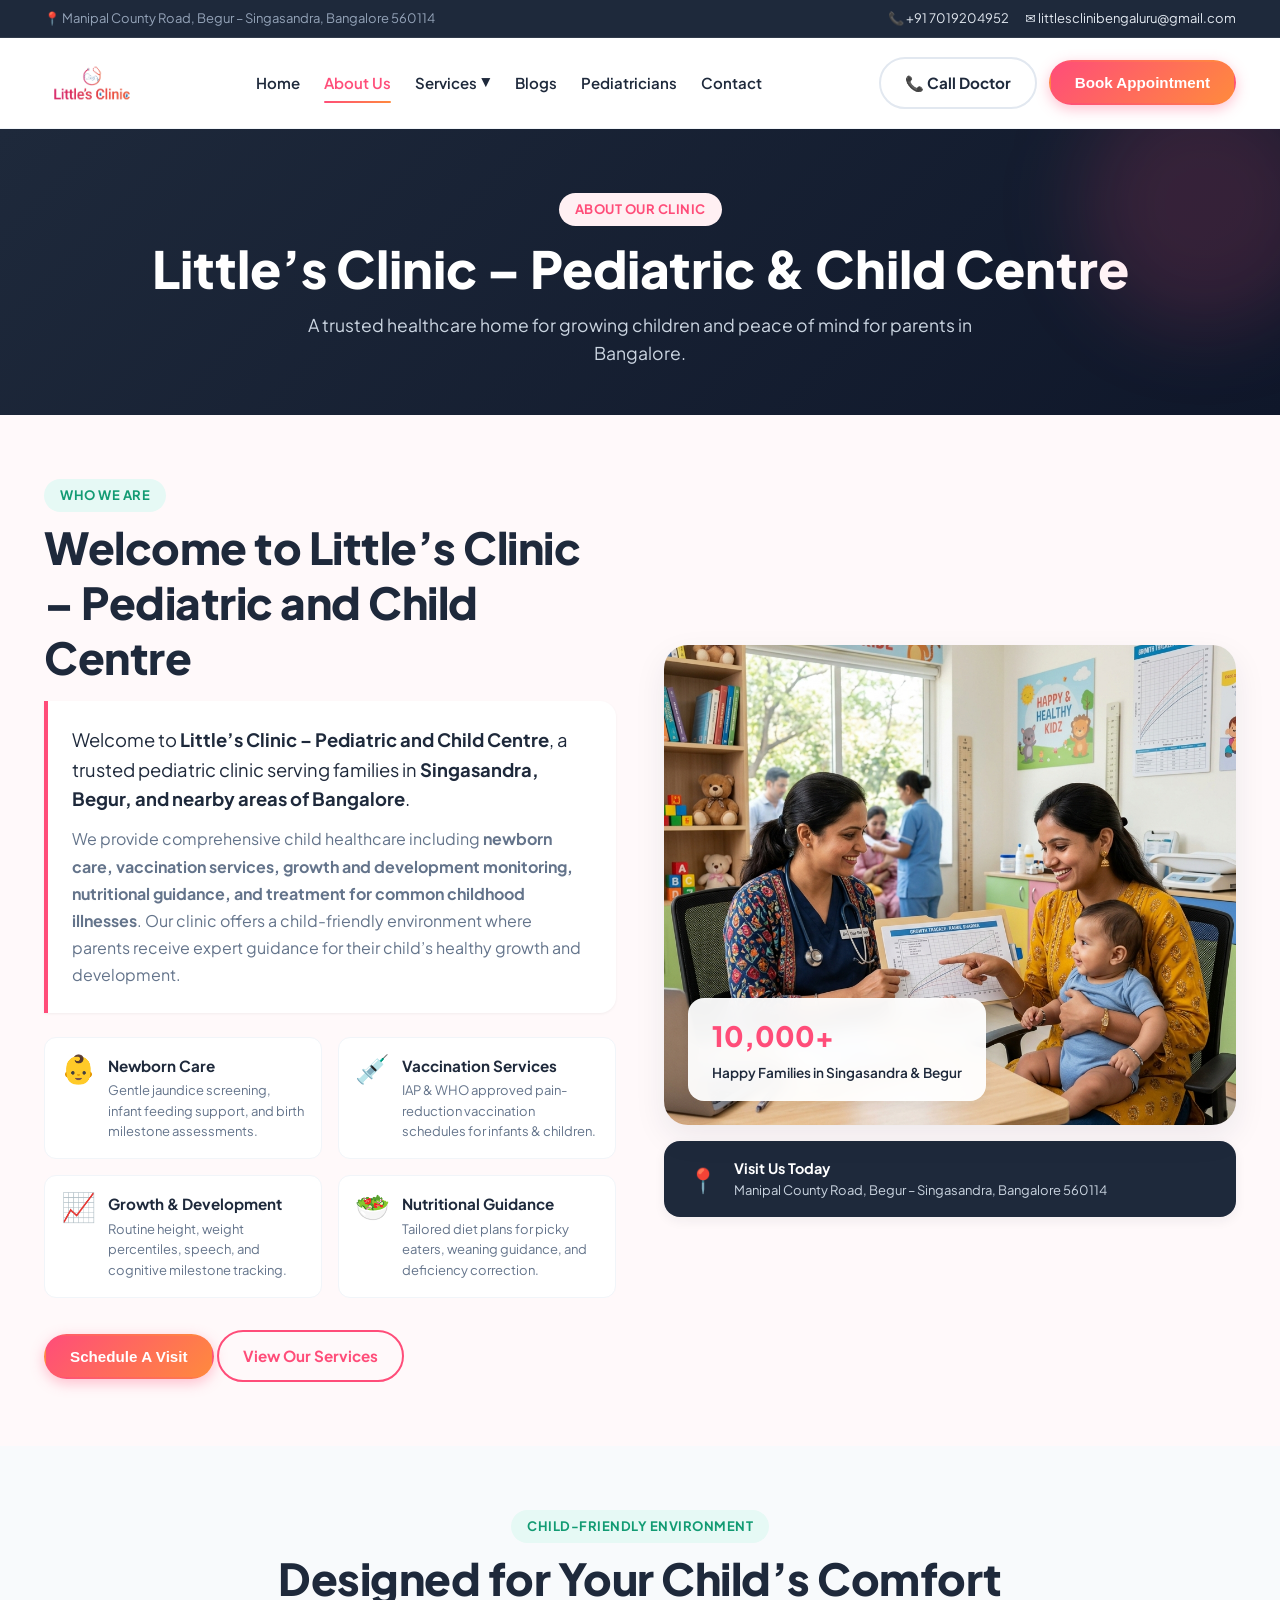
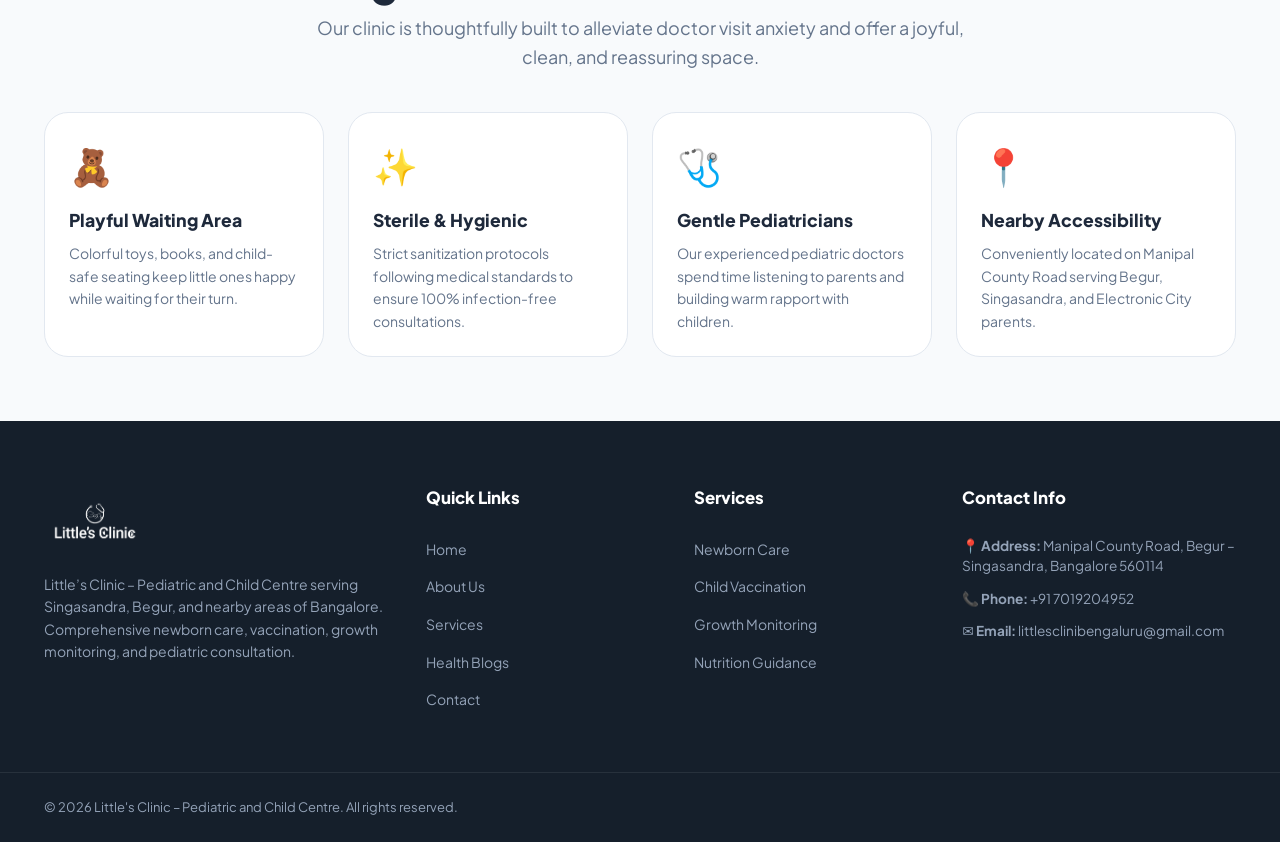
==== commit 7a9bab92: "Update Home page services section matching design, remove text from hero slider, enlarge logo, add n" ====
--- a/about.html
+++ b/about.html
@@ -37,7 +37,25 @@
         <ul class="nav__list">
           <li class="nav__item"><a href="index.html" class="nav__link">Home</a></li>
           <li class="nav__item"><a href="about.html" class="nav__link active">About Us</a></li>
-          <li class="nav__item"><a href="services.html" class="nav__link">Services</a></li>
+          
+          <li class="nav__item nav__item--dropdown">
+            <a href="services.html" class="nav__link">
+              Services <span class="dropdown-arrow">▼</span>
+            </a>
+            <div class="dropdown-menu">
+              <a href="services.html#newborn">👶 Newborn Care</a>
+              <a href="services.html#vaccination">💉 Child Vaccination</a>
+              <a href="services.html#growth">📈 Growth & Development</a>
+              <a href="services.html#consultation">🩺 Pediatric Consultation</a>
+              <a href="services.html#nutrition">🍎 Nutrition Counseling</a>
+              <a href="services.html#adolescent">🧍 Adolescent Care</a>
+              <a href="services.html#allergy">🫁 Allergy & Asthma Care</a>
+              <a href="services.html#wellness">☀️ Child Wellness</a>
+              <div class="dropdown-menu-divider"></div>
+              <a href="services.html" style="color:var(--primary);">Explore All Services &rarr;</a>
+            </div>
+          </li>
+
           <li class="nav__item"><a href="blogs.html" class="nav__link">Blogs</a></li>
           <li class="nav__item"><a href="index.html#pediatricians" class="nav__link">Pediatricians</a></li>
           <li class="nav__item"><a href="index.html#contact" class="nav__link">Contact</a></li>
@@ -74,7 +92,6 @@
       
       <div class="about-grid">
         
-        <!-- LEFT: MAIN PROMPT SPECIFIED DETAILS -->
         <div class="about-content animate-on-scroll">
           <span class="badge badge--teal">WHO WE ARE</span>
           <h2 class="section-title">Welcome to Little’s Clinic – Pediatric and Child Centre</h2>
@@ -88,7 +105,6 @@
             </p>
           </div>
 
-          <!-- KEY CORE VALUES -->
           <div class="about-features" style="margin-top:24px;">
             <div class="about-feature-item">
               <div class="about-feature-icon">👶</div>
@@ -134,7 +150,6 @@
 
         </div>
 
-        <!-- RIGHT: VISUAL CARDS & REASSURANCE STATS -->
         <div class="about-visual animate-on-scroll">
           <div class="about-image-card main-img">
             <img src="assets/hero-indian-3.png" alt="Little's Clinic Pediatric Doctor and Mother with Baby">
@@ -222,10 +237,10 @@
       <div class="footer__col">
         <h4 class="footer__heading">Services</h4>
         <ul class="footer__links">
-          <li><a href="services.html">Newborn Care</a></li>
-          <li><a href="services.html">Child Vaccination</a></li>
-          <li><a href="services.html">Growth Monitoring</a></li>
-          <li><a href="services.html">Nutrition Guidance</a></li>
+          <li><a href="services.html#newborn">Newborn Care</a></li>
+          <li><a href="services.html#vaccination">Child Vaccination</a></li>
+          <li><a href="services.html#growth">Growth Monitoring</a></li>
+          <li><a href="services.html#nutrition">Nutrition Guidance</a></li>
         </ul>
       </div>
 
@@ -270,13 +285,6 @@
           </div>
         </div>
         <div class="form-group">
-          <label>Doctor Choice</label>
-          <select id="modal-doctor">
-            <option value="Dr. Trusha Joshi">Dr. Trusha Joshi (DNB Pediatrics)</option>
-            <option value="Dr. Sudhir U">Dr. Sudhir U (MD Pediatrics, MRCPCH)</option>
-          </select>
-        </div>
-        <div class="form-group">
           <label>Preferred Date</label>
           <input type="date" id="modal-date" required>
         </div>
--- a/styles.css
+++ b/styles.css
@@ -127,7 +127,7 @@
 }
 
 /* --------------------------------------------------------------------------
-   3. ANIMATIONS & TRANSITIONS (STARTUP ANIMATIONS)
+   3. ANIMATIONS & TRANSITIONS
    -------------------------------------------------------------------------- */
 @keyframes fadeInUp {
   from {
@@ -172,7 +172,7 @@
 }
 
 /* --------------------------------------------------------------------------
-   4. TOP BAR & HEADER / NAVIGATION
+   4. TOP BAR & HEADER / NAVIGATION WITH DROPDOWN
    -------------------------------------------------------------------------- */
 .top-bar {
   background-color: var(--navy-dark);
@@ -212,7 +212,7 @@
   position: sticky;
   top: 0;
   z-index: 100;
-  background-color: rgba(255, 255, 255, 0.95);
+  background-color: rgba(255, 255, 255, 0.96);
   backdrop-filter: blur(12px);
   border-bottom: 1px solid var(--border-light);
   transition: all 0.3s ease;
@@ -227,7 +227,7 @@
   display: flex;
   align-items: center;
   justify-content: space-between;
-  height: 80px;
+  height: 90px;
 }
 
 .brand-logo {
@@ -236,7 +236,7 @@
 }
 
 .brand-logo__img {
-  height: 48px;
+  height: 68px; /* Increased Logo Size */
   width: auto;
   object-fit: contain;
 }
@@ -253,6 +253,9 @@
   color: var(--navy-dark);
   position: relative;
   padding: 8px 0;
+  display: inline-flex;
+  align-items: center;
+  gap: 4px;
 }
 
 .nav__link::after {
@@ -275,6 +278,65 @@
   width: 100%;
 }
 
+/* Services Dropdown Menu */
+.nav__item--dropdown {
+  position: relative;
+}
+
+.dropdown-arrow {
+  font-size: 0.75rem;
+  transition: transform 0.25s ease;
+}
+
+.nav__item--dropdown:hover .dropdown-arrow {
+  transform: rotate(180deg);
+}
+
+.dropdown-menu {
+  position: absolute;
+  top: 100%;
+  left: 50%;
+  transform: translateX(-50%) translateY(10px);
+  width: 250px;
+  background-color: #FFFFFF;
+  border-radius: var(--radius-lg);
+  box-shadow: 0 16px 36px rgba(30, 41, 59, 0.12);
+  border: 1px solid var(--border-color);
+  padding: 8px 0;
+  opacity: 0;
+  visibility: hidden;
+  transition: all 0.25s cubic-bezier(0.4, 0, 0.2, 1);
+  z-index: 200;
+}
+
+.nav__item--dropdown:hover .dropdown-menu {
+  opacity: 1;
+  visibility: visible;
+  transform: translateX(-50%) translateY(0);
+}
+
+.dropdown-menu a {
+  display: flex;
+  align-items: center;
+  gap: 10px;
+  padding: 10px 18px;
+  font-size: 0.875rem;
+  font-weight: 600;
+  color: var(--navy-dark);
+  transition: background-color 0.2s ease, color 0.2s ease;
+}
+
+.dropdown-menu a:hover {
+  background-color: var(--primary-light);
+  color: var(--primary);
+}
+
+.dropdown-menu-divider {
+  height: 1px;
+  background-color: var(--border-light);
+  margin: 6px 0;
+}
+
 .header__actions {
   display: flex;
   align-items: center;
@@ -300,7 +362,7 @@
 }
 
 /* --------------------------------------------------------------------------
-   5. PAGE BANNER (FOR ABOUT, SERVICES, BLOGS)
+   5. PAGE BANNER
    -------------------------------------------------------------------------- */
 .page-banner {
   background: linear-gradient(135deg, #1E293B 0%, #0F172A 100%);
@@ -482,12 +544,12 @@
 }
 
 /* --------------------------------------------------------------------------
-   7. HERO CAROUSEL SECTION (WITH CAPTION & INDIAN IMAGES)
+   7. HERO CAROUSEL SECTION (CLEAN SLIDER - TEXT REMOVED)
    -------------------------------------------------------------------------- */
 .hero-carousel {
   position: relative;
   width: 100%;
-  height: clamp(520px, 80vh, 720px);
+  height: clamp(480px, 75vh, 680px);
   overflow: hidden;
   background-color: var(--navy-dark);
 }
@@ -505,60 +567,6 @@
   background-size: cover;
   background-position: center;
   position: relative;
-  display: flex;
-  align-items: center;
-}
-
-.hero-slide__overlay {
-  position: absolute;
-  inset: 0;
-  background: linear-gradient(90deg, rgba(15, 23, 42, 0.85) 0%, rgba(15, 23, 42, 0.55) 50%, rgba(15, 23, 42, 0.2) 100%);
-}
-
-.hero-slide__content {
-  position: relative;
-  z-index: 10;
-  max-width: 680px;
-  color: var(--text-white);
-  padding: var(--space-8) var(--space-6);
-}
-
-.hero-title {
-  font-size: clamp(2.2rem, 4.5vw, 3.75rem);
-  font-weight: 800;
-  line-height: 1.15;
-  margin-top: var(--space-3);
-  margin-bottom: var(--space-4);
-  letter-spacing: -1px;
-}
-
-.hero-subtitle {
-  font-size: clamp(1rem, 1.8vw, 1.25rem);
-  line-height: 1.6;
-  color: rgba(255, 255, 255, 0.9);
-  margin-bottom: var(--space-8);
-}
-
-.hero-actions {
-  display: flex;
-  gap: var(--space-4);
-  flex-wrap: wrap;
-}
-
-.hero-slide.active .animate-badge {
-  animation: fadeInUp 0.6s ease forwards 0.2s;
-}
-
-.hero-slide.active .animate-title {
-  animation: fadeInUp 0.7s ease forwards 0.3s;
-}
-
-.hero-slide.active .animate-subtitle {
-  animation: fadeInUp 0.8s ease forwards 0.4s;
-}
-
-.hero-slide.active .animate-actions {
-  animation: fadeInUp 0.9s ease forwards 0.5s;
 }
 
 .carousel-control {
@@ -569,20 +577,22 @@
   width: 48px;
   height: 48px;
   border-radius: var(--radius-full);
-  background-color: rgba(255, 255, 255, 0.25);
+  background-color: rgba(255, 255, 255, 0.35);
   backdrop-filter: blur(8px);
-  border: 1px solid rgba(255, 255, 255, 0.4);
-  color: white;
+  border: 1px solid rgba(255, 255, 255, 0.5);
+  color: var(--navy-dark);
   display: flex;
   align-items: center;
   justify-content: center;
   cursor: pointer;
   transition: all 0.3s ease;
+  box-shadow: var(--shadow-md);
 }
 
 .carousel-control:hover {
   background-color: var(--primary);
   border-color: var(--primary);
+  color: white;
 }
 
 .carousel-control.prev { left: 24px; }
@@ -602,7 +612,7 @@
   width: 12px;
   height: 12px;
   border-radius: var(--radius-full);
-  background-color: rgba(255, 255, 255, 0.4);
+  background-color: rgba(255, 255, 255, 0.5);
   border: none;
   cursor: pointer;
   transition: all 0.3s ease;
@@ -758,7 +768,6 @@
   color: #CBD5E1;
 }
 
-/* Environment Grid for About page */
 .clinic-environment-section {
   padding: var(--space-16) 0;
   background-color: var(--bg-subtle);
@@ -802,8 +811,69 @@
 }
 
 /* --------------------------------------------------------------------------
-   9. SERVICES SECTION
+   9. HOME PAGE MINIMAL SERVICE GRID (MATCHING USER SCREENSHOT)
    -------------------------------------------------------------------------- */
+.service-minimal-grid {
+  display: grid;
+  grid-template-columns: repeat(4, 1fr);
+  gap: var(--space-6);
+  margin-bottom: var(--space-10);
+}
+
+.service-minimal-card {
+  background: #FFFFFF;
+  border: 1.5px solid #E2E8F0;
+  border-radius: var(--radius-xl);
+  padding: var(--space-8) var(--space-4);
+  text-align: center;
+  transition: all 0.3s cubic-bezier(0.4, 0, 0.2, 1);
+  display: flex;
+  flex-direction: column;
+  align-items: center;
+  justify-content: center;
+  cursor: pointer;
+  box-shadow: 0 2px 8px rgba(0, 0, 0, 0.02);
+}
+
+.service-minimal-card:hover {
+  transform: translateY(-6px);
+  box-shadow: 0 16px 32px rgba(30, 41, 59, 0.08);
+  border-color: var(--primary);
+}
+
+.service-icon-circle {
+  width: 64px;
+  height: 64px;
+  border-radius: 50%;
+  display: flex;
+  align-items: center;
+  justify-content: center;
+  margin-bottom: var(--space-4);
+  transition: transform 0.3s ease;
+}
+
+.service-minimal-card:hover .service-icon-circle {
+  transform: scale(1.12);
+}
+
+/* Circle background variations matching prompt image */
+.circle-pink { background-color: #FFF0F3; }
+.circle-teal { background-color: #E6F9F5; }
+.circle-orange { background-color: #FFF7ED; }
+.circle-blue { background-color: #F0F9FF; }
+.circle-purple { background-color: #F3E8FF; }
+.circle-rose { background-color: #FFE4E6; }
+.circle-mint { background-color: #ECFDF5; }
+.circle-yellow { background-color: #FEF3C7; }
+
+.service-minimal-title {
+  font-size: 1.05rem;
+  font-weight: 800;
+  color: var(--navy-dark);
+  line-height: 1.35;
+}
+
+/* Services Page Card Grid Styles */
 .services-section {
   padding: var(--space-16) 0;
   background-color: var(--bg-white);
@@ -850,6 +920,7 @@
   transition: all 0.3s cubic-bezier(0.4, 0, 0.2, 1);
   display: flex;
   flex-direction: column;
+  scroll-margin-top: 110px;
 }
 
 .service-card-v2:hover {
@@ -1012,7 +1083,7 @@
 }
 
 /* --------------------------------------------------------------------------
-   11. BLOGS SECTION & STYLING (FROM TSX CONVERSION)
+   11. BLOGS SECTION & STYLING
    -------------------------------------------------------------------------- */
 .blogs-section {
   padding: var(--space-16) 0;
@@ -1539,7 +1610,7 @@
 }
 
 /* --------------------------------------------------------------------------
-   13. CONTACT & BOOKING SECTION
+   13. CONTACT & LIGHT THEME BOOKING SECTION
    -------------------------------------------------------------------------- */
 .contact-section {
   padding: var(--space-16) 0;
@@ -1620,24 +1691,26 @@
   color: var(--navy-dark);
 }
 
-/* Booking Card Form */
+/* Light Theme Booking Card */
 .booking-card {
-  background-color: var(--navy-dark);
-  color: white;
+  background-color: #FFFFFF;
+  color: var(--navy-dark);
   padding: var(--space-8);
   border-radius: var(--radius-xl);
-  box-shadow: var(--shadow-lg);
+  border: 1.5px solid #E2E8F0;
+  box-shadow: 0 12px 32px rgba(30, 41, 59, 0.08);
 }
 
 .booking-card__title {
   font-size: 1.75rem;
   font-weight: 800;
+  color: var(--navy-dark);
   margin-bottom: var(--space-2);
 }
 
 .booking-card__desc {
   font-size: 0.9rem;
-  color: #94A3B8;
+  color: var(--text-muted);
   margin-bottom: var(--space-6);
 }
 
@@ -1653,24 +1726,26 @@
   font-weight: 700;
   text-transform: uppercase;
   letter-spacing: 0.5px;
-  color: #CBD5E1;
+  color: var(--navy-dark);
 }
 
 .form-group input, .form-group select {
   width: 100%;
   padding: 12px 16px;
   border-radius: var(--radius-md);
-  border: 1px solid #334155;
-  background-color: #0F172A;
-  color: white;
+  border: 1.5px solid #E2E8F0;
+  background-color: #F8FAFC;
+  color: var(--navy-dark);
   font-family: var(--font-family);
   font-size: 0.9375rem;
   outline: none;
-  transition: border-color 0.25s ease;
+  transition: all 0.25s ease;
 }
 
 .form-group input:focus, .form-group select:focus {
   border-color: var(--primary);
+  background-color: #FFFFFF;
+  box-shadow: 0 0 0 3px rgba(255, 77, 121, 0.15);
 }
 
 .form-row {
@@ -1681,13 +1756,13 @@
 
 .booking-card__footnote {
   font-size: 0.8125rem;
-  color: #94A3B8;
+  color: var(--text-muted);
   text-align: center;
   margin-top: var(--space-4);
 }
 
 /* --------------------------------------------------------------------------
-   14. FOOTER
+   14. FOOTER (PROMINENT LOGO SIZE)
    -------------------------------------------------------------------------- */
 .footer {
   background-color: var(--bg-footer);
@@ -1703,7 +1778,9 @@
 }
 
 .footer__logo-img {
-  height: 48px;
+  height: 72px; /* Increased Footer Logo Size */
+  width: auto;
+  object-fit: contain;
   margin-bottom: var(--space-4);
   filter: brightness(0) invert(1);
 }
@@ -1775,18 +1852,13 @@
   gap: var(--space-4);
 }
 
-.footer__legal {
-  display: flex;
-  gap: var(--space-3);
-}
-
 /* --------------------------------------------------------------------------
-   15. MODAL OVERLAYS (BOOKING & SERVICE DETAILS)
+   15. MODAL OVERLAYS (LIGHT THEME BOOKING MODAL)
    -------------------------------------------------------------------------- */
 .booking-modal-overlay, .service-modal-overlay {
   position: fixed;
   inset: 0;
-  background-color: rgba(15, 23, 42, 0.8);
+  background-color: rgba(15, 23, 42, 0.75);
   backdrop-filter: blur(6px);
   z-index: 2000;
   display: none;
@@ -1834,35 +1906,15 @@
   margin-bottom: var(--space-6);
 }
 
-/* Service Detail Modal Content Styling */
-.service-detail-modal-body h3 {
-  font-size: 1.5rem;
-  font-weight: 800;
-  color: var(--navy-dark);
-  margin-bottom: var(--space-2);
-}
-
-.service-detail-modal-body p {
-  font-size: 0.95rem;
-  color: var(--text-muted);
-  line-height: 1.6;
-  margin-bottom: var(--space-4);
-}
-
-.service-detail-modal-body ul {
-  margin-bottom: var(--space-6);
-}
-
-.service-detail-modal-body li {
-  font-size: 0.9rem;
-  font-weight: 600;
-  color: var(--navy-dark);
-  margin-bottom: 8px;
-}
-
 /* --------------------------------------------------------------------------
    16. RESPONSIVE MEDIA QUERIES
    -------------------------------------------------------------------------- */
+@media (max-width: 1024px) {
+  .service-minimal-grid {
+    grid-template-columns: repeat(2, 1fr);
+  }
+}
+
 @media (max-width: 992px) {
   .blogs-hero-grid, .about-grid, .contact-grid {
     grid-template-columns: 1fr;
@@ -1889,13 +1941,15 @@
 
   .nav {
     position: fixed;
-    top: 80px;
+    top: 90px;
     left: 0;
     width: 100%;
     background-color: white;
     box-shadow: var(--shadow-lg);
     padding: var(--space-6);
     display: none;
+    max-height: calc(100vh - 90px);
+    overflow-y: auto;
   }
 
   .nav.open {
@@ -1908,6 +1962,17 @@
     gap: var(--space-4);
   }
 
+  .nav__item--dropdown .dropdown-menu {
+    position: static;
+    transform: none;
+    opacity: 1;
+    visibility: visible;
+    box-shadow: none;
+    border: none;
+    padding-left: var(--space-4);
+    width: 100%;
+  }
+
   .mobile-toggle {
     display: flex;
   }
@@ -1920,7 +1985,17 @@
     grid-template-columns: 1fr;
   }
 
+  .service-minimal-grid {
+    grid-template-columns: repeat(2, 1fr);
+  }
+
   .footer__container {
     grid-template-columns: 1fr;
   }
 }
+
+@media (max-width: 480px) {
+  .service-minimal-grid {
+    grid-template-columns: 1fr;
+  }
+}
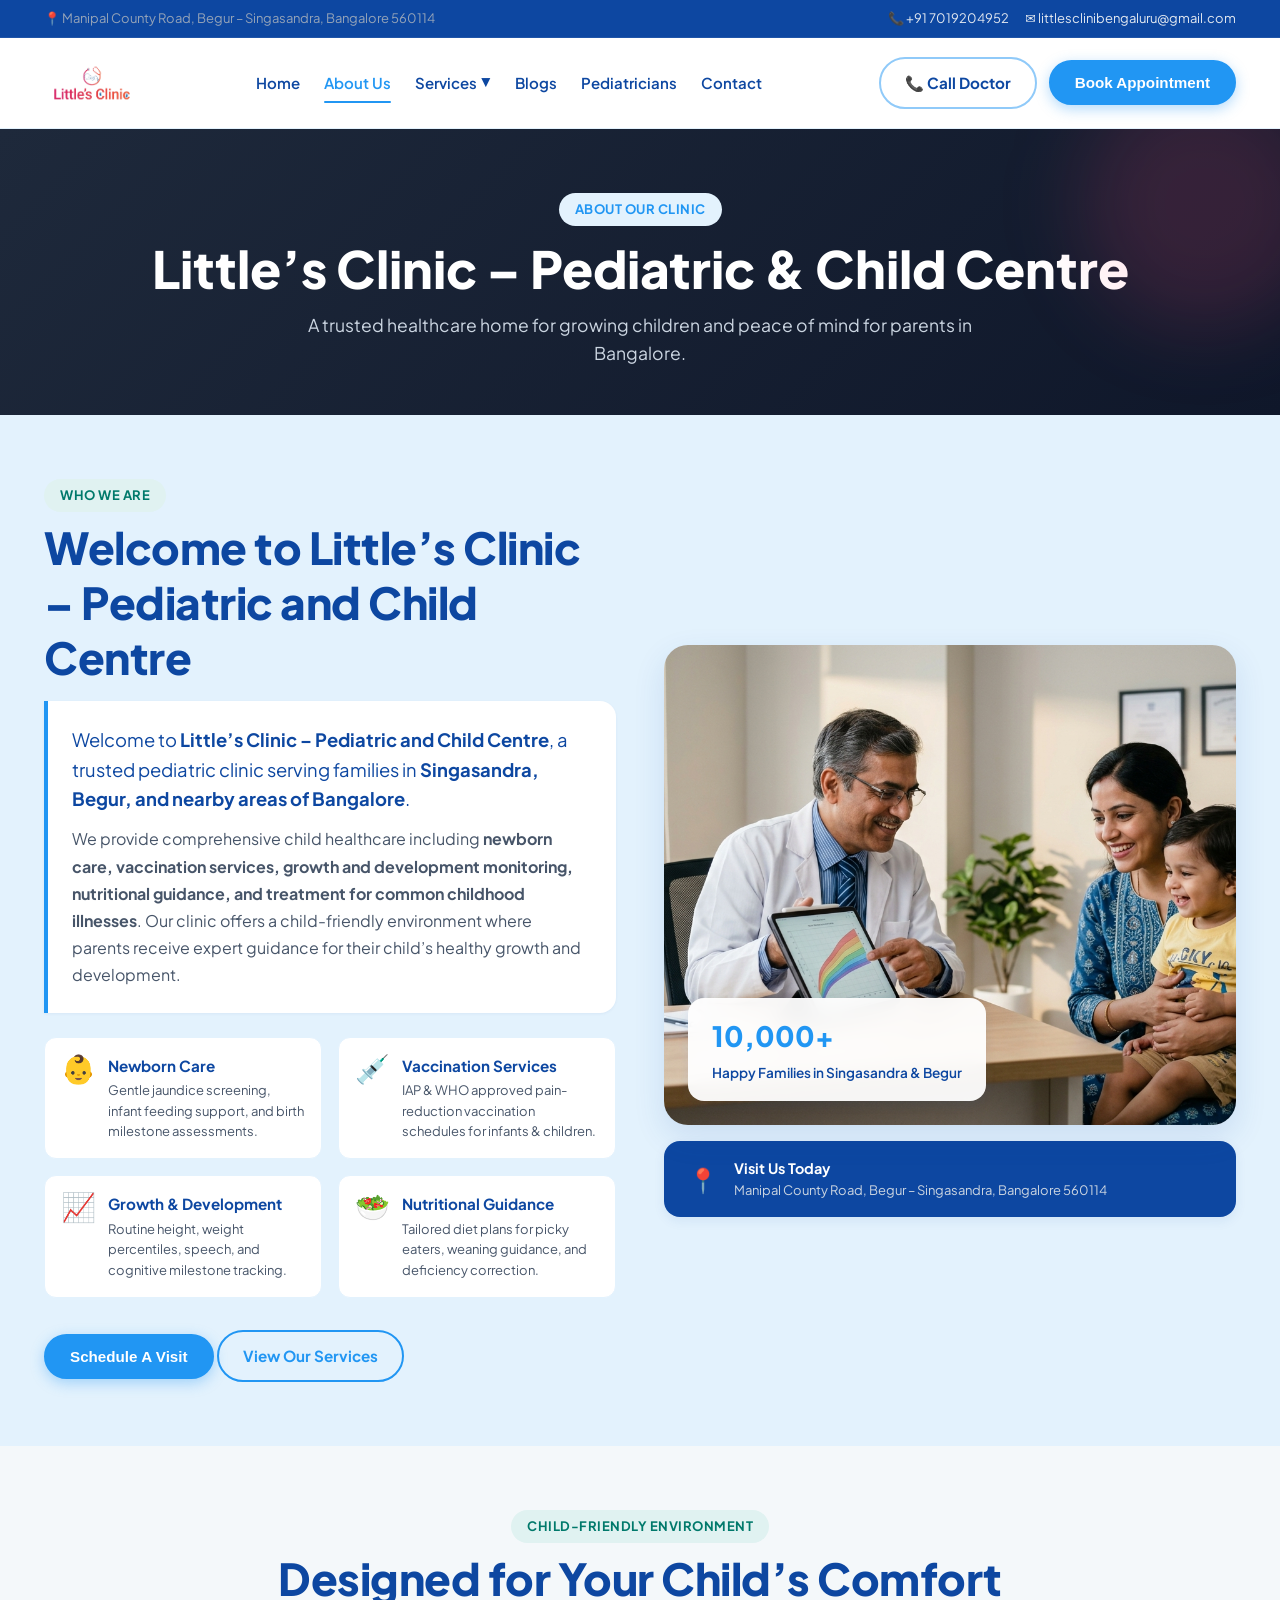
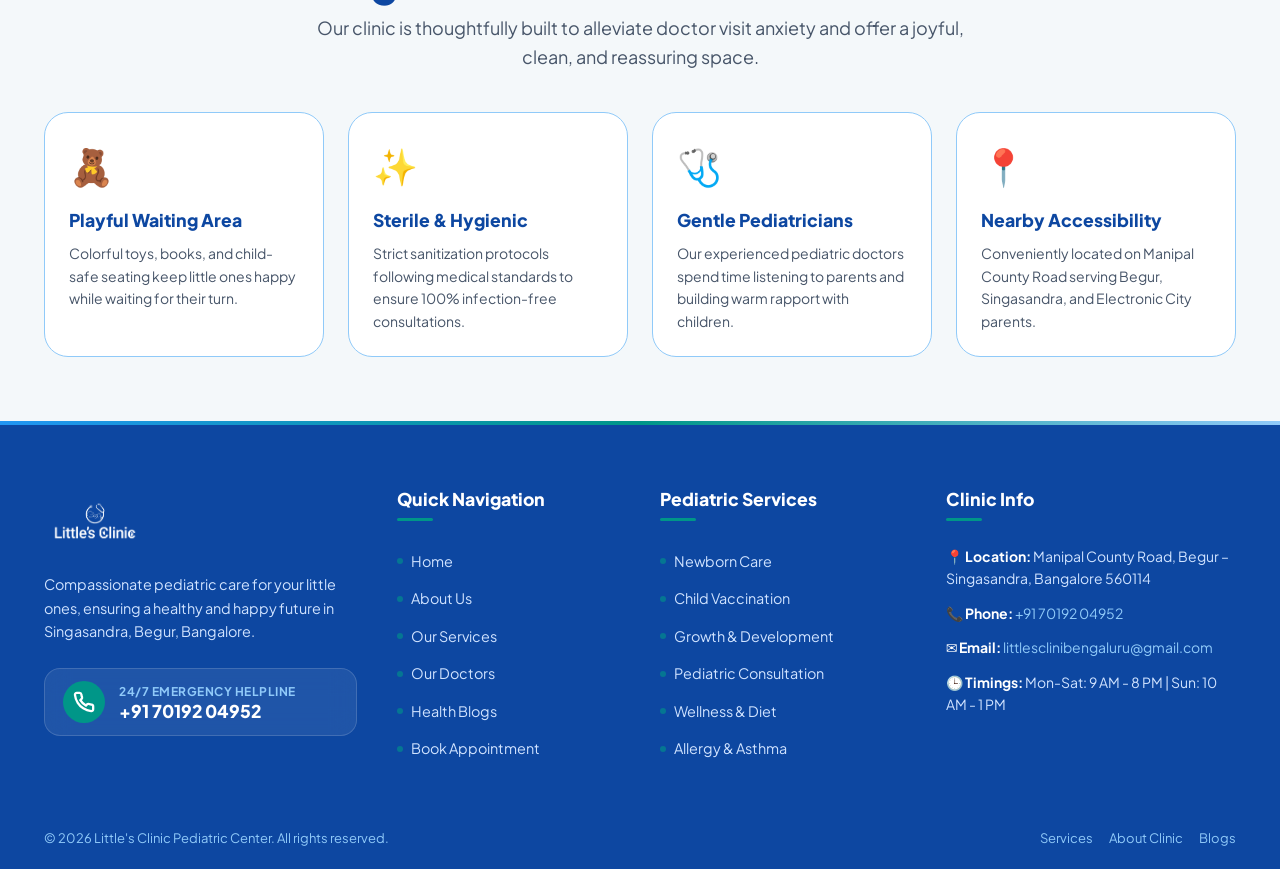
==== commit d7e2173d: "feat: redesign footer component with enhanced layout and emergency contact integration" ====
--- a/about.html
+++ b/about.html
@@ -43,14 +43,54 @@
               Services <span class="dropdown-arrow">▼</span>
             </a>
             <div class="dropdown-menu">
-              <a href="services.html#newborn">👶 Newborn Care</a>
-              <a href="services.html#vaccination">💉 Child Vaccination</a>
-              <a href="services.html#growth">📈 Growth & Development</a>
-              <a href="services.html#consultation">🩺 Pediatric Consultation</a>
-              <a href="services.html#nutrition">🍎 Nutrition Counseling</a>
-              <a href="services.html#adolescent">🧍 Adolescent Care</a>
-              <a href="services.html#allergy">🫁 Allergy & Asthma Care</a>
-              <a href="services.html#wellness">☀️ Child Wellness</a>
+              <a href="services.html#newborn">
+                <span class="dropdown-icon-circle circle-pink">
+                  <svg width="14" height="14" viewBox="0 0 24 24" fill="none" stroke="#FF4D79" stroke-width="2.2" stroke-linecap="round" stroke-linejoin="round"><path d="M9 3h6v2H9z"/><path d="M8 5h8v2H8z"/><path d="M7 7h10v12a2 2 0 0 1-2 2H9a2 2 0 0 1-2-2V7z"/><line x1="10" y1="12" x2="14" y2="12"/><line x1="10" y1="15" x2="14" y2="15"/></svg>
+                </span>
+                Newborn Care
+              </a>
+              <a href="services.html#vaccination">
+                <span class="dropdown-icon-circle circle-teal">
+                  <svg width="14" height="14" viewBox="0 0 24 24" fill="none" stroke="#20C997" stroke-width="2.2" stroke-linecap="round" stroke-linejoin="round"><path d="m18 2 4 4"/><path d="m17 7 3-3"/><path d="M19 9 8.7 19.3a1 1 0 0 1-1.4 0l-2.6-2.6a1 1 0 0 1 0-1.4L15 5"/><path d="m9 11 4 4"/><path d="m5 19-3 3"/><path d="m14 4 6 6"/></svg>
+                </span>
+                Child Vaccination
+              </a>
+              <a href="services.html#growth">
+                <span class="dropdown-icon-circle circle-orange">
+                  <svg width="14" height="14" viewBox="0 0 24 24" fill="none" stroke="#FF8A3D" stroke-width="2.2" stroke-linecap="round" stroke-linejoin="round"><line x1="18" y1="20" x2="18" y2="10"/><line x1="12" y1="20" x2="12" y2="4"/><line x1="6" y1="20" x2="6" y2="14"/><line x1="2" y1="20" x2="22" y2="20"/></svg>
+                </span>
+                Growth & Development
+              </a>
+              <a href="services.html#consultation">
+                <span class="dropdown-icon-circle circle-blue">
+                  <svg width="14" height="14" viewBox="0 0 24 24" fill="none" stroke="#0EA5E9" stroke-width="2.2" stroke-linecap="round" stroke-linejoin="round"><path d="M4.8 2.3A.3.3 0 0 0 4.5 2.6V9a4.5 4.5 0 0 0 9 0V2.6a.3.3 0 0 0-.3-.3h-1.4a.3.3 0 0 0-.3.3V9a2.5 2.5 0 0 1-5 0V2.6a.3.3 0 0 0-.3-.3H4.8z"/><path d="M9 13.5v3.25a4.25 4.25 0 0 0 8.5 0v-2.25"/><circle cx="17.5" cy="12.5" r="2"/></svg>
+                </span>
+                Pediatric Consultation
+              </a>
+              <a href="services.html#nutrition">
+                <span class="dropdown-icon-circle circle-purple">
+                  <svg width="14" height="14" viewBox="0 0 24 24" fill="none" stroke="#A855F7" stroke-width="2.2" stroke-linecap="round" stroke-linejoin="round"><path d="M12 20.94c1.5 0 2.75 1.06 4 1.06 3 0 6-8 6-12.22A4.91 4.91 0 0 0 17 5c-2.22 0-4 1.44-5 2-1-.56-2.78-2-5-2a4.9 4.9 0 0 0-5 4.78C2 14 5 22 8 22c1.25 0 2.5-1.06 4-1.06z"/><path d="M10 2c1 .5 2 2 2 5"/></svg>
+                </span>
+                Nutrition Counseling
+              </a>
+              <a href="services.html#adolescent">
+                <span class="dropdown-icon-circle circle-rose">
+                  <svg width="14" height="14" viewBox="0 0 24 24" fill="none" stroke="#F43F5E" stroke-width="2.2" stroke-linecap="round" stroke-linejoin="round"><path d="M20 21v-2a4 4 0 0 0-4-4H8a4 4 0 0 0-4 4v2"/><circle cx="12" cy="7" r="4"/><path d="M16 11l2 2 4-4"/></svg>
+                </span>
+                Adolescent Care
+              </a>
+              <a href="services.html#allergy">
+                <span class="dropdown-icon-circle circle-mint">
+                  <svg width="14" height="14" viewBox="0 0 24 24" fill="none" stroke="#10B981" stroke-width="2.2" stroke-linecap="round" stroke-linejoin="round"><path d="M12 4v16"/><path d="M7 8a4 4 0 0 0-4 4v3a4 4 0 0 0 4 4h1a4 4 0 0 0 4-4v-7"/><path d="M17 8a4 4 0 0 1 4 4v3a4 4 0 0 1-4 4h-1a4 4 0 0 1-4-4v-7"/></svg>
+                </span>
+                Allergy & Asthma Care
+              </a>
+              <a href="services.html#wellness">
+                <span class="dropdown-icon-circle circle-yellow">
+                  <svg width="14" height="14" viewBox="0 0 24 24" fill="none" stroke="#F59E0B" stroke-width="2.2" stroke-linecap="round" stroke-linejoin="round"><circle cx="12" cy="12" r="5"/><path d="M12 1v2"/><path d="M12 21v2"/><path d="M4.22 4.22l1.42 1.42"/><path d="M18.36 18.36l1.42 1.42"/><path d="M1 12h2"/><path d="M21 12h2"/><path d="M4.22 19.78l1.42-1.42"/><path d="M18.36 5.64l1.42-1.42"/></svg>
+                </span>
+                Child Wellness
+              </a>
               <div class="dropdown-menu-divider"></div>
               <a href="services.html" style="color:var(--primary);">Explore All Services &rarr;</a>
             </div>
@@ -212,52 +252,77 @@
     </div>
   </section>
 
-  <!-- ================= FOOTER ================= -->
+  <!-- ================= FOOTER (STITCH DESIGN SYSTEM ENHANCED) ================= -->
   <footer class="footer">
     <div class="container footer__container">
       
+      <!-- Column 1: Brand & Mission -->
       <div class="footer__col footer__col--brand">
         <a href="index.html" class="brand-logo footer__logo">
           <img src="assets/image.png" alt="Little's Clinic Logo" class="brand-logo__img footer__logo-img">
         </a>
-        <p class="footer__desc">Little’s Clinic – Pediatric and Child Centre serving Singasandra, Begur, and nearby areas of Bangalore. Comprehensive newborn care, vaccination, growth monitoring, and pediatric consultation.</p>
-      </div>
-
+        <p class="footer__desc">Compassionate pediatric care for your little ones, ensuring a healthy and happy future in Singasandra, Begur, Bangalore.</p>
+        
+        <!-- Emergency Hotline Box (Stitch Component) -->
+        <div class="footer-emergency-box">
+          <div class="emergency-icon-circle">
+            <svg width="22" height="22" viewBox="0 0 24 24" fill="none" stroke="currentColor" stroke-width="2.5"><path d="M22 16.92v3a2 2 0 0 1-2.18 2 19.79 19.79 0 0 1-8.63-3.07 19.5 19.5 0 0 1-6-6 19.79 19.79 0 0 1-3.07-8.67A2 2 0 0 1 4.11 2h3a2 2 0 0 1 2 1.72 12.84 12.84 0 0 0 .7 2.81 2 2 0 0 1-.45 2.11L8.09 9.91a16 16 0 0 0 6 6l1.27-1.27a2 2 0 0 1 2.11-.45 12.84 12.84 0 0 0 2.81.7A2 2 0 0 1 22 16.92z"/></svg>
+          </div>
+          <div>
+            <span class="emergency-label">24/7 Emergency Helpline</span>
+            <a href="tel:+917019204952" class="emergency-number">+91 70192 04952</a>
+          </div>
+        </div>
+      </div>
+
+      <!-- Column 2: Quick Links -->
       <div class="footer__col">
-        <h4 class="footer__heading">Quick Links</h4>
+        <h4 class="footer__heading">Quick Navigation</h4>
         <ul class="footer__links">
-          <li><a href="index.html">Home</a></li>
-          <li><a href="about.html">About Us</a></li>
-          <li><a href="services.html">Services</a></li>
-          <li><a href="blogs.html">Health Blogs</a></li>
-          <li><a href="index.html#contact">Contact</a></li>
+          <li><a href="index.html"><span class="link-dot"></span>Home</a></li>
+          <li><a href="about.html"><span class="link-dot"></span>About Us</a></li>
+          <li><a href="services.html"><span class="link-dot"></span>Our Services</a></li>
+          <li><a href="index.html#pediatricians"><span class="link-dot"></span>Our Doctors</a></li>
+          <li><a href="blogs.html"><span class="link-dot"></span>Health Blogs</a></li>
+          <li><a href="javascript:void(0)" onclick="openBookingModal()"><span class="link-dot"></span>Book Appointment</a></li>
         </ul>
       </div>
 
+      <!-- Column 3: Pediatric Services -->
       <div class="footer__col">
-        <h4 class="footer__heading">Services</h4>
+        <h4 class="footer__heading">Pediatric Services</h4>
         <ul class="footer__links">
-          <li><a href="services.html#newborn">Newborn Care</a></li>
-          <li><a href="services.html#vaccination">Child Vaccination</a></li>
-          <li><a href="services.html#growth">Growth Monitoring</a></li>
-          <li><a href="services.html#nutrition">Nutrition Guidance</a></li>
+          <li><a href="services.html#newborn"><span class="link-dot"></span>Newborn Care</a></li>
+          <li><a href="services.html#vaccination"><span class="link-dot"></span>Child Vaccination</a></li>
+          <li><a href="services.html#growth"><span class="link-dot"></span>Growth & Development</a></li>
+          <li><a href="services.html#consultation"><span class="link-dot"></span>Pediatric Consultation</a></li>
+          <li><a href="services.html#nutrition"><span class="link-dot"></span>Wellness & Diet</a></li>
+          <li><a href="services.html#allergy"><span class="link-dot"></span>Allergy & Asthma</a></li>
         </ul>
       </div>
 
+      <!-- Column 4: Contact & Locations -->
       <div class="footer__col">
-        <h4 class="footer__heading">Contact Info</h4>
+        <h4 class="footer__heading">Clinic Info</h4>
         <div class="footer__contact-info">
-          <p><strong>📍 Address:</strong> Manipal County Road, Begur – Singasandra, Bangalore 560114</p>
-          <p><strong>📞 Phone:</strong> +91 7019204952</p>
-          <p><strong>✉ Email:</strong> littlesclinibengaluru@gmail.com</p>
-        </div>
-      </div>
-
-    </div>
-
+          <p><strong>📍 Location:</strong> Manipal County Road, Begur – Singasandra, Bangalore 560114</p>
+          <p><strong>📞 Phone:</strong> <a href="tel:+917019204952">+91 70192 04952</a></p>
+          <p><strong>✉ Email:</strong> <a href="mailto:littlesclinibengaluru@gmail.com">littlesclinibengaluru@gmail.com</a></p>
+          <p><strong>🕒 Timings:</strong> Mon-Sat: 9 AM - 8 PM | Sun: 10 AM - 1 PM</p>
+        </div>
+      </div>
+
+    </div>
+
+    <!-- Bottom Bar -->
     <div class="footer__bottom">
       <div class="container footer__bottom-container">
-        <p>© 2026 Little's Clinic – Pediatric and Child Centre. All rights reserved.</p>
+        <p>© 2026 Little's Clinic Pediatric Center. All rights reserved.</p>
+        <div class="footer-bottom-links">
+          <a href="services.html">Services</a>
+          <a href="about.html">About Clinic</a>
+          <a href="blogs.html">Blogs</a>
+        </div>
       </div>
     </div>
   </footer>
--- a/styles.css
+++ b/styles.css
@@ -6,44 +6,45 @@
    1. DESIGN TOKENS (CHILD-FRIENDLY & MODERN PALETTE)
    -------------------------------------------------------------------------- */
 :root {
-  --primary: #FF4D79;             /* Loving Warm Pink */
-  --primary-hover: #E63963;
-  --primary-light: #FFF0F3;
-  --primary-gradient: linear-gradient(135deg, #FF4D79 0%, #FF8A3D 100%);
-  --primary-gradient-hover: linear-gradient(135deg, #E63963 0%, #F07525 100%);
+  --primary: #2196F3;             /* Primary Vibrant Blue */
+  --primary-hover: #1976D2;       /* Solid Darker Blue for hover */
+  --primary-light: #E3F2FD;       /* Soft Sky Light background tint */
+  --primary-dark: #0D47A1;        /* Deep Royal Navy Blue */
+  --primary-gradient: #2196F3;    /* Solid primary blue (no gradients) */
+  --primary-gradient-hover: #1976D2;
   
-  --secondary-orange: #FF8A3D;    /* Cheerful Warm Orange */
-  --teal-accent: #20C997;          /* Mint Teal Banner background */
-  --teal-accent-dark: #129B73;
-  --teal-accent-light: #E6F9F5;
-
-  --blue-soft: #38BDF8;
-  --blue-soft-light: #F0F9FF;
-
-  --purple-soft: #A855F7;
-  --purple-soft-light: #F3E8FF;
-
-  --yellow-soft: #FFD166;
-  --yellow-soft-light: #FFFBEB;
-
-  --navy-dark: #1E293B;            /* Header / Primary Text */
-  --navy-card: #253342;            /* Dark Booking Card Background */
+  --secondary-orange: #90CAF9;    /* Soft Light Blue Accent */
+  --teal-accent: #009688;          /* Solid Teal for active/click state */
+  --teal-accent-dark: #00796B;
+  --teal-accent-light: #E0F2F1;
+
+  --blue-soft: #90CAF9;
+  --blue-soft-light: #E3F2FD;
+
+  --purple-soft: #2196F3;
+  --purple-soft-light: #E3F2FD;
+
+  --yellow-soft: #90CAF9;
+  --yellow-soft-light: #E3F2FD;
+
+  --navy-dark: #0D47A1;            /* Header / Primary Text / Dark Section */
+  --navy-card: #1565C0;            /* Dark Card Background */
 
   /* Neutral Backgrounds */
   --bg-white: #FFFFFF;
-  --bg-subtle: #F8FAFC;
-  --bg-warm: #FFF9FA;
-  --bg-footer: #151F2B;
+  --bg-subtle: #F4F8FA;
+  --bg-warm: #E3F2FD;             /* Palette light sky blue tint */
+  --bg-footer: #009688;           /* Solid Teal Footer */
 
   /* Typography Colors */
-  --text-main: #1E293B;
-  --text-muted: #64748B;
-  --text-light: #94A3B8;
+  --text-main: #0D47A1;
+  --text-muted: #475569;
+  --text-light: #90CAF9;
   --text-white: #FFFFFF;
 
   /* Borders & Dividers */
-  --border-color: #E2E8F0;
-  --border-light: #F1F5F9;
+  --border-color: #90CAF9;
+  --border-light: #E3F2FD;
 
   /* Typography Tokens */
   --font-family: 'Plus Jakarta Sans', system-ui, -apple-system, sans-serif;
@@ -68,10 +69,10 @@
   --radius-full: 9999px;
 
   /* Shadows */
-  --shadow-sm: 0 1px 3px rgba(0, 0, 0, 0.05);
-  --shadow-md: 0 4px 12px rgba(30, 41, 59, 0.06);
-  --shadow-lg: 0 12px 32px rgba(30, 41, 59, 0.08);
-  --shadow-hover: 0 16px 32px rgba(255, 77, 121, 0.16);
+  --shadow-sm: 0 1px 3px rgba(13, 71, 161, 0.06);
+  --shadow-md: 0 4px 12px rgba(13, 71, 161, 0.08);
+  --shadow-lg: 0 12px 32px rgba(13, 71, 161, 0.12);
+  --shadow-hover: 0 16px 32px rgba(33, 150, 243, 0.22);
 
   /* Container Width */
   --container-max-width: 1240px;
@@ -172,7 +173,7 @@
 }
 
 /* --------------------------------------------------------------------------
-   4. TOP BAR & HEADER / NAVIGATION WITH DROPDOWN
+   4. TOP BAR & HEADER / NAVIGATION WITH SVG DROPDOWN
    -------------------------------------------------------------------------- */
 .top-bar {
   background-color: var(--navy-dark);
@@ -236,7 +237,7 @@
 }
 
 .brand-logo__img {
-  height: 68px; /* Increased Logo Size */
+  height: 68px;
   width: auto;
   object-fit: contain;
 }
@@ -297,12 +298,12 @@
   top: 100%;
   left: 50%;
   transform: translateX(-50%) translateY(10px);
-  width: 250px;
+  width: 270px;
   background-color: #FFFFFF;
   border-radius: var(--radius-lg);
   box-shadow: 0 16px 36px rgba(30, 41, 59, 0.12);
   border: 1px solid var(--border-color);
-  padding: 8px 0;
+  padding: 10px 0;
   opacity: 0;
   visibility: hidden;
   transition: all 0.25s cubic-bezier(0.4, 0, 0.2, 1);
@@ -318,8 +319,8 @@
 .dropdown-menu a {
   display: flex;
   align-items: center;
-  gap: 10px;
-  padding: 10px 18px;
+  gap: 12px;
+  padding: 9px 18px;
   font-size: 0.875rem;
   font-weight: 600;
   color: var(--navy-dark);
@@ -329,6 +330,16 @@
 .dropdown-menu a:hover {
   background-color: var(--primary-light);
   color: var(--primary);
+}
+
+.dropdown-icon-circle {
+  width: 26px;
+  height: 26px;
+  border-radius: 50%;
+  display: inline-flex;
+  align-items: center;
+  justify-content: center;
+  flex-shrink: 0;
 }
 
 .dropdown-menu-divider {
@@ -456,7 +467,7 @@
   margin-right: auto;
 }
 
-/* Buttons */
+/* Buttons - Solid Teal on Hover and Active/Click */
 .btn {
   display: inline-flex;
   align-items: center;
@@ -468,31 +479,59 @@
   font-weight: 700;
   cursor: pointer;
   border: 2px solid transparent;
-  transition: all 0.25s cubic-bezier(0.4, 0, 0.2, 1);
+  transition: background-color 0.2s ease, border-color 0.2s ease, color 0.2s ease, transform 0.15s ease, box-shadow 0.2s ease;
   white-space: nowrap;
-}
-
-.btn--primary {
-  background: var(--primary-gradient);
+  user-select: none;
+}
+
+.btn--primary,
+.btn--pink-gradient {
+  background-color: var(--primary);
+  background: var(--primary);
   color: var(--text-white);
-  box-shadow: 0 4px 14px rgba(255, 77, 121, 0.35);
-}
-
-.btn--primary:hover {
+  border-color: var(--primary);
+  box-shadow: 0 4px 14px rgba(33, 150, 243, 0.35);
+}
+
+.btn--primary:hover,
+.btn--pink-gradient:hover {
+  background-color: var(--teal-accent);
+  background: var(--teal-accent);
+  border-color: var(--teal-accent);
+  color: #FFFFFF;
   transform: translateY(-2px);
-  box-shadow: 0 8px 20px rgba(255, 77, 121, 0.45);
+  box-shadow: 0 8px 20px rgba(0, 150, 136, 0.4);
+}
+
+.btn--primary:active,
+.btn--pink-gradient:active {
+  background-color: var(--teal-accent-dark) !important;
+  background: var(--teal-accent-dark) !important;
+  border-color: var(--teal-accent-dark) !important;
+  color: #FFFFFF !important;
+  transform: translateY(0) scale(0.98);
+  box-shadow: 0 2px 8px rgba(0, 121, 107, 0.4);
 }
 
 .btn--outline {
   border-color: var(--border-color);
-  color: var(--text-main);
+  color: var(--navy-dark);
   background-color: transparent;
 }
 
 .btn--outline:hover {
-  border-color: var(--primary);
-  color: var(--primary);
-  background-color: var(--primary-light);
+  border-color: var(--teal-accent);
+  color: #FFFFFF;
+  background-color: var(--teal-accent);
+  background: var(--teal-accent);
+}
+
+.btn--outline:active {
+  background-color: var(--teal-accent-dark) !important;
+  background: var(--teal-accent-dark) !important;
+  border-color: var(--teal-accent-dark) !important;
+  color: #FFFFFF !important;
+  transform: translateY(0) scale(0.98);
 }
 
 .btn--outline-primary {
@@ -502,31 +541,40 @@
 }
 
 .btn--outline-primary:hover {
-  background: var(--primary-gradient);
-  color: var(--text-white);
-  border-color: transparent;
-}
-
-.btn--pink-gradient {
-  background: var(--primary-gradient);
-  color: var(--text-white);
-  box-shadow: 0 4px 16px rgba(255, 77, 121, 0.4);
-}
-
-.btn--pink-gradient:hover {
-  transform: translateY(-2px);
-  box-shadow: 0 8px 24px rgba(255, 77, 121, 0.5);
+  background-color: var(--teal-accent);
+  background: var(--teal-accent);
+  color: #FFFFFF;
+  border-color: var(--teal-accent);
+}
+
+.btn--outline-primary:active {
+  background-color: var(--teal-accent-dark) !important;
+  background: var(--teal-accent-dark) !important;
+  border-color: var(--teal-accent-dark) !important;
+  color: #FFFFFF !important;
+  transform: translateY(0) scale(0.98);
 }
 
 .btn--white-pill {
   background-color: #FFFFFF;
   color: var(--navy-dark);
+  border-color: #FFFFFF;
   box-shadow: var(--shadow-md);
 }
 
 .btn--white-pill:hover {
-  background-color: #F1F5F9;
+  background-color: var(--teal-accent);
+  color: #FFFFFF;
+  border-color: var(--teal-accent);
   transform: translateY(-2px);
+}
+
+.btn--white-pill:active {
+  background-color: var(--teal-accent-dark) !important;
+  background: var(--teal-accent-dark) !important;
+  border-color: var(--teal-accent-dark) !important;
+  color: #FFFFFF !important;
+  transform: translateY(0) scale(0.98);
 }
 
 .btn--lg {
@@ -543,8 +591,37 @@
   width: 100%;
 }
 
+/* Global button hover & click/active state rule for solid teal */
+button:hover,
+.btn:hover,
+input[type="submit"]:hover,
+input[type="button"]:hover,
+.carousel-control:hover,
+.share-btn:hover {
+  background-color: #009688;
+  background: #009688;
+  border-color: #009688;
+  color: #FFFFFF;
+}
+
+button:active,
+.btn:active,
+input[type="submit"]:active,
+input[type="button"]:active,
+.carousel-control:active,
+.share-btn:active,
+.tab-btn:active,
+.modal-close-btn:active,
+.blog-modal-close:active {
+  background-color: #00796B !important;
+  background: #00796B !important;
+  border-color: #00796B !important;
+  color: #FFFFFF !important;
+  transform: scale(0.97);
+}
+
 /* --------------------------------------------------------------------------
-   7. HERO CAROUSEL SECTION (CLEAN SLIDER - TEXT REMOVED)
+   7. HERO CAROUSEL SECTION (CLEAN SLIDER)
    -------------------------------------------------------------------------- */
 .hero-carousel {
   position: relative;
@@ -811,7 +888,7 @@
 }
 
 /* --------------------------------------------------------------------------
-   9. HOME PAGE MINIMAL SERVICE GRID (MATCHING USER SCREENSHOT)
+   9. HOME PAGE MINIMAL SERVICE GRID & SERVICES PAGE CARD ALIGNMENT FIX
    -------------------------------------------------------------------------- */
 .service-minimal-grid {
   display: grid;
@@ -856,7 +933,7 @@
   transform: scale(1.12);
 }
 
-/* Circle background variations matching prompt image */
+/* Circle background variations */
 .circle-pink { background-color: #FFF0F3; }
 .circle-teal { background-color: #E6F9F5; }
 .circle-orange { background-color: #FFF7ED; }
@@ -873,7 +950,7 @@
   line-height: 1.35;
 }
 
-/* Services Page Card Grid Styles */
+/* Services Page Card Grid & Perfect Button Baseline Alignment */
 .services-section {
   padding: var(--space-16) 0;
   background-color: var(--bg-white);
@@ -891,19 +968,33 @@
   padding: 10px 22px;
   border-radius: var(--radius-full);
   border: 1px solid var(--border-color);
-  background-color: var(--bg-white);
-  color: var(--text-muted);
+  background-color: var(--primary-light);
+  color: var(--navy-dark);
   font-weight: 700;
   font-size: 0.9rem;
   cursor: pointer;
   transition: all 0.25s ease;
 }
 
-.tab-btn:hover, .tab-btn.active {
-  background: var(--primary-gradient);
+.tab-btn:hover {
+  background-color: var(--blue-soft);
+  color: var(--navy-dark);
+  border-color: var(--primary);
+}
+
+.tab-btn.active {
+  background-color: var(--primary);
+  background: var(--primary);
   color: white;
-  border-color: transparent;
-  box-shadow: 0 4px 12px rgba(255, 77, 121, 0.3);
+  border-color: var(--primary);
+  box-shadow: 0 4px 12px rgba(33, 150, 243, 0.3);
+}
+
+.tab-btn:active {
+  background-color: #009688 !important;
+  background: #009688 !important;
+  color: #FFFFFF !important;
+  border-color: #009688 !important;
 }
 
 .services-grid {
@@ -920,6 +1011,7 @@
   transition: all 0.3s cubic-bezier(0.4, 0, 0.2, 1);
   display: flex;
   flex-direction: column;
+  height: 100%;
   scroll-margin-top: 110px;
 }
 
@@ -964,36 +1056,40 @@
   display: flex;
   flex-direction: column;
   flex-grow: 1;
-}
-
+  height: 100%;
+}
+
+/* Ensure 1-line and 2-line titles reserve equal vertical height */
 .service-card-v2__title {
   font-size: 1.15rem;
   font-weight: 800;
   color: var(--navy-dark);
-  margin-bottom: var(--space-2);
-}
-
-.service-card-v2__desc {
-  font-size: 0.875rem;
-  color: var(--text-muted);
-  line-height: 1.5;
-  margin-bottom: var(--space-4);
+  margin-bottom: var(--space-3);
+  min-height: 2.8rem;
+  display: flex;
+  align-items: flex-start;
+  line-height: 1.3;
+}
+
+.service-card-v2__bullets {
+  margin-bottom: var(--space-6);
+  font-size: 0.8125rem;
+  color: var(--navy-dark);
+  font-weight: 600;
   flex-grow: 1;
 }
 
-.service-card-v2__bullets {
-  margin-bottom: var(--space-4);
-  font-size: 0.8125rem;
-  color: var(--navy-dark);
-  font-weight: 600;
-}
-
 .service-card-v2__bullets li {
-  margin-bottom: 4px;
+  margin-bottom: 6px;
+}
+
+/* Push button to bottom so every card in a row aligns perfectly */
+.service-card-v2__content .btn {
+  margin-top: auto;
 }
 
 /* --------------------------------------------------------------------------
-   10. PEDIATRICIANS SECTION
+   10. PEDIATRICIANS SECTION (EXACT UPLOADS PORTRAITS)
    -------------------------------------------------------------------------- */
 .pediatricians-section {
   padding: var(--space-16) 0;
@@ -1024,21 +1120,25 @@
 }
 
 .doctor-card__image-wrap {
-  height: 280px;
+  height: 320px;
   overflow: hidden;
-  background-color: var(--bg-subtle);
+  background-color: #FAFBFD;
+  display: flex;
+  align-items: center;
+  justify-content: center;
+  padding: var(--space-3);
 }
 
 .doctor-card__img {
   width: 100%;
   height: 100%;
-  object-fit: cover;
-  object-position: top center;
+  object-fit: contain;
+  object-position: center;
   transition: transform 0.5s ease;
 }
 
 .doctor-card:hover .doctor-card__img {
-  transform: scale(1.05);
+  transform: scale(1.04);
 }
 
 .doctor-card__content {
@@ -1559,7 +1659,7 @@
   width: 44px;
   height: 44px;
   border-radius: var(--radius-full);
-  background: var(--primary-gradient);
+  background: var(--primary);
   color: white;
   font-weight: 800;
   display: flex;
@@ -1568,8 +1668,8 @@
   font-size: 0.9rem;
 }
 
-.author-avatar--2 { background: linear-gradient(135deg, #20C997 0%, #0EA5E9 100%); }
-.author-avatar--3 { background: linear-gradient(135deg, #A855F7 0%, #EC4899 100%); }
+.author-avatar--2 { background: var(--blue-soft); color: var(--navy-dark); }
+.author-avatar--3 { background: var(--teal-accent); color: white; }
 
 .author-name {
   font-size: 0.95rem;
@@ -1584,7 +1684,7 @@
 
 /* Stats Banner */
 .stats-banner {
-  background: linear-gradient(135deg, #20C997 0%, #129B73 100%);
+  background: var(--navy-dark);
   color: white;
   padding: var(--space-10) 0;
 }
@@ -1762,23 +1862,35 @@
 }
 
 /* --------------------------------------------------------------------------
-   14. FOOTER (PROMINENT LOGO SIZE)
+   14. STITCH ENHANCED ATTRACTIVE FOOTER
    -------------------------------------------------------------------------- */
 .footer {
-  background-color: var(--bg-footer);
-  color: #94A3B8;
+  background-color: var(--navy-dark);
+  color: #FFFFFF;
   padding-top: var(--space-16);
+  position: relative;
+  overflow: hidden;
+}
+
+.footer::before {
+  content: '';
+  position: absolute;
+  top: 0;
+  left: 0;
+  right: 0;
+  height: 4px;
+  background: linear-gradient(90deg, var(--primary) 0%, var(--teal-accent) 50%, var(--blue-soft) 100%);
 }
 
 .footer__container {
   display: grid;
-  grid-template-columns: 1.5fr 1fr 1fr 1.2fr;
+  grid-template-columns: 1.4fr 1fr 1.1fr 1.3fr;
   gap: var(--space-10);
   padding-bottom: var(--space-12);
 }
 
 .footer__logo-img {
-  height: 72px; /* Increased Footer Logo Size */
+  height: 72px;
   width: auto;
   object-fit: contain;
   margin-bottom: var(--space-4);
@@ -1786,62 +1898,137 @@
 }
 
 .footer__desc {
+  font-size: 0.9rem;
+  line-height: 1.65;
+  color: #D0E3FF;
+  margin-bottom: var(--space-6);
+}
+
+.footer-emergency-box {
+  display: flex;
+  align-items: center;
+  gap: 14px;
+  background: rgba(255, 255, 255, 0.08);
+  backdrop-filter: blur(12px);
+  border: 1px solid rgba(255, 255, 255, 0.15);
+  padding: 12px 18px;
+  border-radius: var(--radius-lg);
+  margin-top: var(--space-2);
+}
+
+.emergency-icon-circle {
+  width: 42px;
+  height: 42px;
+  border-radius: 50%;
+  background-color: var(--teal-accent);
+  color: white;
+  display: flex;
+  align-items: center;
+  justify-content: center;
+  flex-shrink: 0;
+}
+
+.emergency-label {
+  display: block;
+  font-size: 0.75rem;
+  font-weight: 700;
+  text-transform: uppercase;
+  letter-spacing: 0.5px;
+  color: #90CAF9;
+}
+
+.emergency-number {
+  font-size: 1.1rem;
+  font-weight: 800;
+  color: #FFFFFF;
+  display: block;
+  line-height: 1.2;
+}
+
+.emergency-number:hover {
+  color: var(--teal-accent);
+}
+
+.footer__heading {
+  font-size: 1.1rem;
+  font-weight: 800;
+  color: #FFFFFF;
+  margin-bottom: var(--space-6);
+  position: relative;
+  padding-bottom: 8px;
+}
+
+.footer__heading::after {
+  content: '';
+  position: absolute;
+  bottom: 0;
+  left: 0;
+  width: 36px;
+  height: 3px;
+  background-color: var(--teal-accent);
+  border-radius: var(--radius-full);
+}
+
+.footer__links {
+  display: flex;
+  flex-direction: column;
+  gap: 10px;
+}
+
+.footer__links a {
+  font-size: 0.9rem;
+  color: #D0E3FF;
+  display: inline-flex;
+  align-items: center;
+  gap: 8px;
+  transition: all 0.2s ease;
+}
+
+.link-dot {
+  width: 6px;
+  height: 6px;
+  border-radius: 50%;
+  background-color: var(--teal-accent);
+  opacity: 0.6;
+  transition: all 0.2s ease;
+}
+
+.footer__links a:hover {
+  color: #FFFFFF;
+  transform: translateX(4px);
+}
+
+.footer__links a:hover .link-dot {
+  opacity: 1;
+  transform: scale(1.5);
+  background-color: var(--blue-soft);
+}
+
+.footer__contact-info p {
   font-size: 0.875rem;
+  color: #D0E3FF;
+  margin-bottom: 12px;
   line-height: 1.6;
-  margin-bottom: var(--space-6);
-}
-
-.footer__socials {
-  display: flex;
-  gap: var(--space-3);
-}
-
-.social-icon {
-  width: 36px;
-  height: 36px;
-  border-radius: var(--radius-full);
-  background-color: rgba(255, 255, 255, 0.08);
-  color: white;
-  display: flex;
-  align-items: center;
-  justify-content: center;
-  transition: background-color 0.25s ease;
-}
-
-.social-icon:hover {
-  background-color: var(--primary);
-}
-
-.footer__heading {
-  font-size: 1.05rem;
-  font-weight: 800;
-  color: white;
-  margin-bottom: var(--space-6);
-}
-
-.footer__links li {
-  margin-bottom: var(--space-3);
-}
-
-.footer__links a {
-  font-size: 0.875rem;
-  color: #94A3B8;
-}
-
-.footer__links a:hover {
-  color: white;
-}
-
-.footer__contact-info p {
-  font-size: 0.85rem;
-  margin-bottom: var(--space-3);
-  line-height: 1.5;
-}
-
+}
+
+.footer__contact-info strong {
+  color: #FFFFFF;
+}
+
+.footer__contact-info a {
+  color: #90CAF9;
+}
+
+.footer__contact-info a:hover {
+  color: #FFFFFF;
+  text-decoration: underline;
+}
+
+/* Footer Bottom Bar */
 .footer__bottom {
-  border-top: 1px solid rgba(255, 255, 255, 0.08);
-  padding: var(--space-6) 0;
+  padding: var(--space-5) 0;
   font-size: 0.8125rem;
+  color: #90CAF9;
 }
 
 .footer__bottom-container {
@@ -1852,8 +2039,22 @@
   gap: var(--space-4);
 }
 
+.footer-bottom-links {
+  display: flex;
+  gap: 16px;
+}
+
+.footer-bottom-links a {
+  color: #90CAF9;
+}
+
+.footer-bottom-links a:hover {
+  color: #FFFFFF;
+  text-decoration: underline;
+}
+
 /* --------------------------------------------------------------------------
-   15. MODAL OVERLAYS (LIGHT THEME BOOKING MODAL)
+   15. MODAL OVERLAYS
    -------------------------------------------------------------------------- */
 .booking-modal-overlay, .service-modal-overlay {
   position: fixed;
